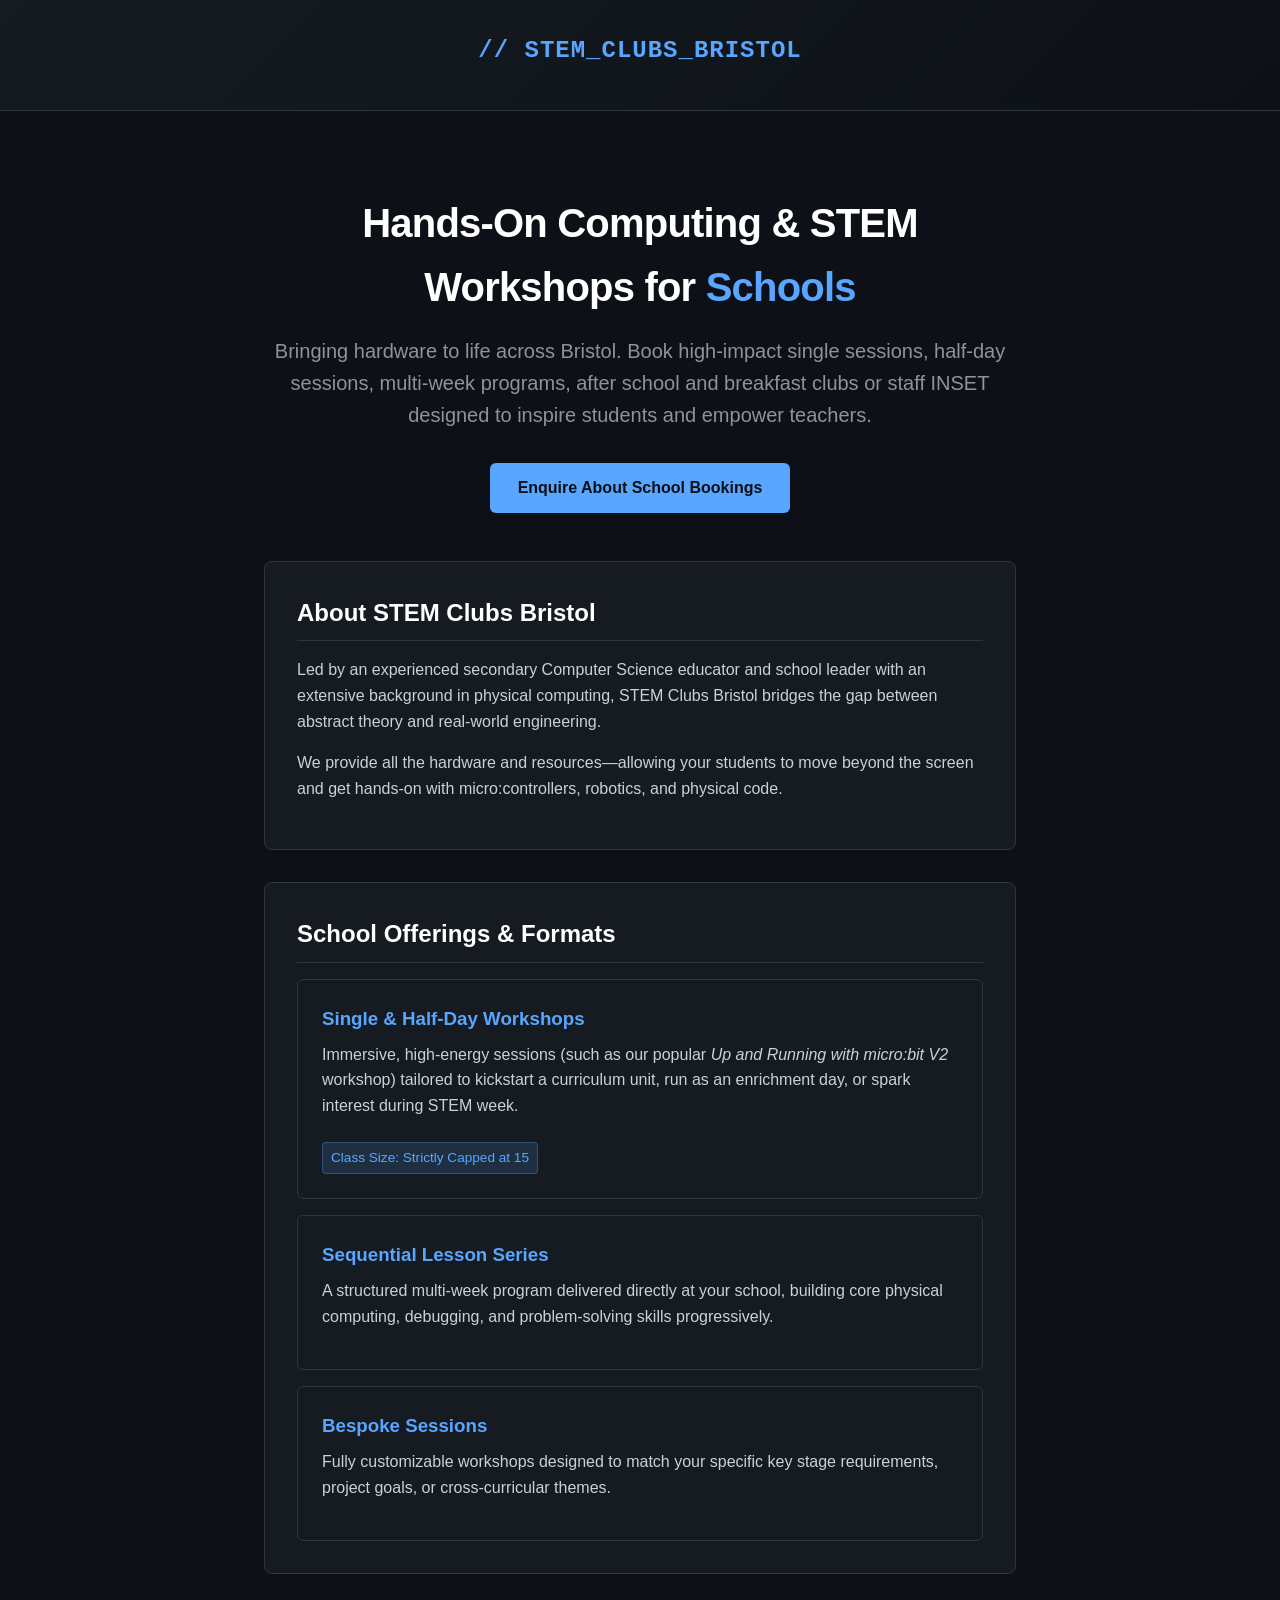
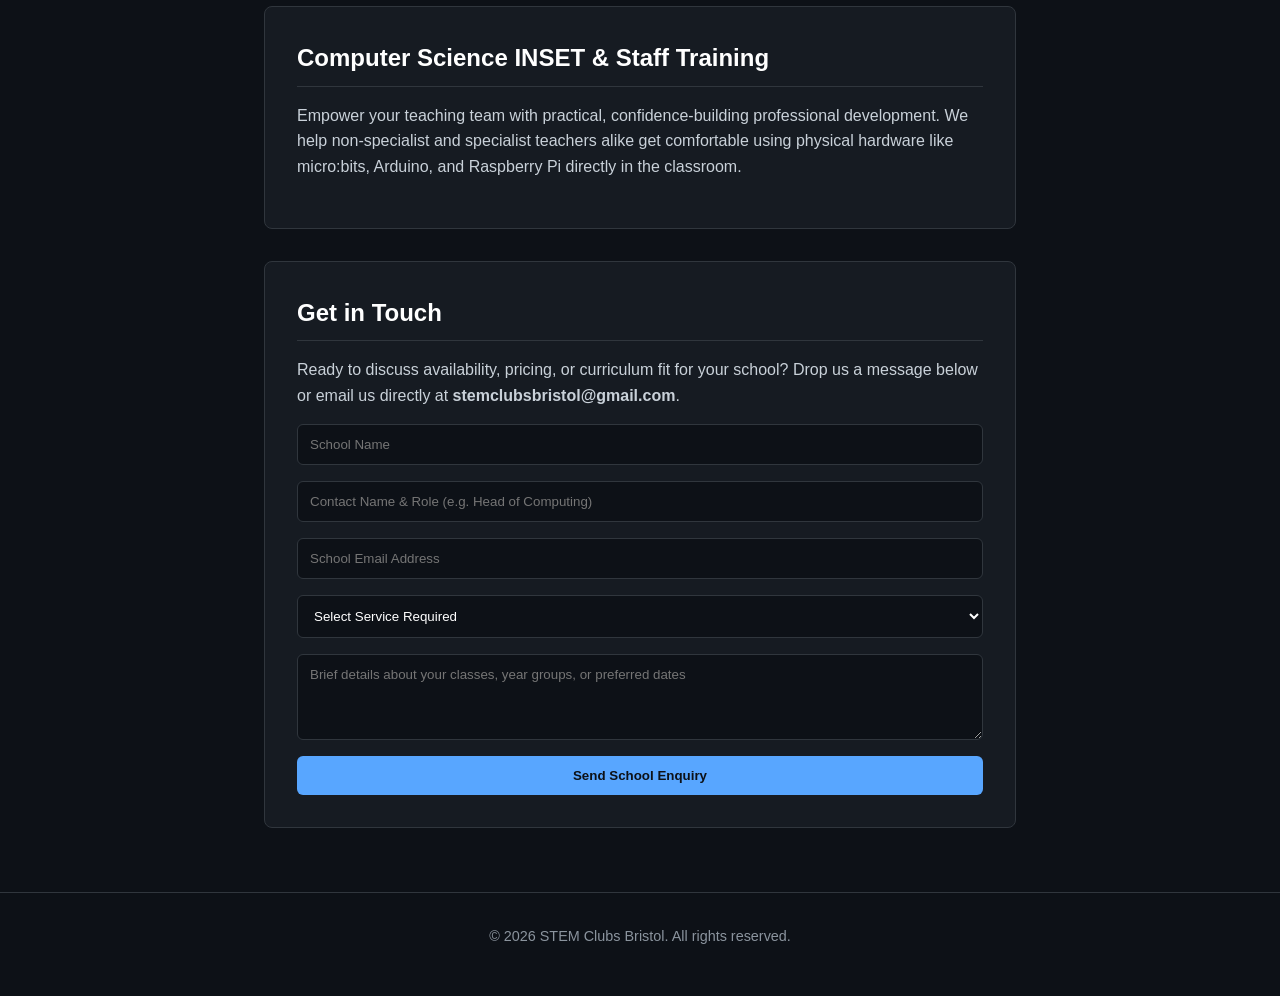
==== index.html @ cb25b25e "Created index.html file" ====
<!DOCTYPE html>
<html lang="en">
<head>
    <meta charset="UTF-8">
    <meta name="viewport" content="width=device-width, initial-scale=1.0">
    <title>STEM Clubs Bristol | School Workshops & CS INSET</title>
    <style>
        :root {
            --bg-color: #0d1117;
            --card-bg: #161b22;
            --text-main: #c9d1d9;
            --text-heading: #ffffff;
            --accent: #58a6ff;
            --accent-glow: rgba(88, 166, 255, 0.15);
            --border-color: #30363d;
        }

        * {
            box-sizing: border-box;
            margin: 0;
            padding: 0;
        }

        body {
            font-family: -apple-system, BlinkMacSystemFont, "Segoe UI", Roboto, Helvetica, Arial, sans-serif;
            background-color: var(--bg-color);
            color: var(--text-main);
            line-height: 1.6;
            padding: 0;
        }

        header {
            background: linear-gradient(135deg, #161b22 0%, #0d1117 100%);
            border-bottom: 1px solid var(--border-color);
            padding: 2rem 1rem;
            text-align: center;
        }

        .container {
            max-width: 800px;
            margin: 0 auto;
            padding: 2rem 1.5rem;
        }

        .hero {
            text-align: center;
            padding: 3rem 0;
        }

        h1 {
            font-size: 2.5rem;
            color: var(--text-heading);
            margin-bottom: 1rem;
            letter-spacing: -0.02em;
        }

        h1 span {
            color: var(--accent);
        }

        p.subtitle {
            font-size: 1.25rem;
            margin-bottom: 2rem;
            color: #8b949e;
        }

        .btn {
            display: inline-block;
            background-color: var(--accent);
            color: #0d1117;
            font-weight: 600;
            padding: 0.75rem 1.75rem;
            border-radius: 6px;
            text-decoration: none;
            transition: opacity 0.2s;
        }

        .btn:hover {
            opacity: 0.85;
        }

        section {
            background-color: var(--card-bg);
            border: 1px solid var(--border-color);
            border-radius: 8px;
            padding: 2rem;
            margin-bottom: 2rem;
        }

        h2 {
            color: var(--text-heading);
            font-size: 1.5rem;
            margin-bottom: 1rem;
            border-bottom: 1px solid var(--border-color);
            padding-bottom: 0.5rem;
        }

        p {
            margin-bottom: 1rem;
        }

        .service-card {
            background-color: rgba(22, 27, 34, 0.6);
            border: 1px solid var(--border-color);
            border-radius: 6px;
            padding: 1.5rem;
            margin-top: 1rem;
        }

        .service-card h3 {
            color: var(--accent);
            margin-bottom: 0.5rem;
        }

        .tag {
            display: inline-block;
            background-color: var(--accent-glow);
            color: var(--accent);
            font-size: 0.85rem;
            padding: 0.25rem 0.5rem;
            border-radius: 4px;
            margin-top: 0.5rem;
            border: 1px solid rgba(88, 166, 255, 0.3);
        }

        .contact-form {
            display: flex;
            flex-direction: column;
            gap: 1rem;
            margin-top: 1rem;
        }

        input, textarea, select {
            width: 100%;
            padding: 0.75rem;
            background-color: var(--bg-color);
            border: 1px solid var(--border-color);
            border-radius: 6px;
            color: var(--text-heading);
            font-family: inherit;
        }

        input:focus, textarea:focus, select:focus {
            outline: none;
            border-color: var(--accent);
        }

        footer {
            text-align: center;
            padding: 2rem;
            color: #8b949e;
            font-size: 0.9rem;
            border-top: 1px solid var(--border-color);
        }
    </style>
</head>
<body>

    <header>
        <div class="container" style="padding: 0;">
            <h2 style="border: none; margin: 0; color: var(--accent); font-family: monospace; letter-spacing: 1px;">// STEM_CLUBS_BRISTOL</h2>
        </div>
    </header>

    <div class="container">
        <!-- Hero Section -->
        <div class="hero">
            <h1>Hands-On Computing & STEM Workshops for <span>Schools</span></h1>
            <p class="subtitle">Bringing hardware to life across Bristol. Book high-impact single sessions, half-day sessions, multi-week programs, after school and breakfast clubs or staff INSET designed to inspire students and empower teachers.</p>
            <a href="#contact" class="btn">Enquire About School Bookings</a>
        </div>

        <!-- About Section -->
        <section>
            <h2>About STEM Clubs Bristol</h2>
            <p>Led by an experienced secondary Computer Science educator and school leader with an extensive background in physical computing, STEM Clubs Bristol bridges the gap between abstract theory and real-world engineering.</p>
            <p>We provide all the hardware and resources—allowing your students to move beyond the screen and get hands-on with micro:controllers, robotics, and physical code.</p>
        </section>

        <!-- School Offerings & Formats -->
        <section>
            <h2>School Offerings & Formats</h2>
            
            <div class="service-card">
                <h3>Single & Half-Day Workshops</h3>
                <p>Immersive, high-energy sessions (such as our popular <em>Up and Running with micro:bit V2</em> workshop) tailored to kickstart a curriculum unit, run as an enrichment day, or spark interest during STEM week.</p>
                <div class="tag">Class Size: Strictly Capped at 15</div>
            </div>

            <div class="service-card">
                <h3>Sequential Lesson Series</h3>
                <p>A structured multi-week program delivered directly at your school, building core physical computing, debugging, and problem-solving skills progressively.</p>
            </div>

            <div class="service-card">
                <h3>Bespoke Sessions</h3>
                <p>Fully customizable workshops designed to match your specific key stage requirements, project goals, or cross-curricular themes.</p>
            </div>
        </section>

        <!-- INSET Section -->
        <section>
            <h2>Computer Science INSET & Staff Training</h2>
            <p>Empower your teaching team with practical, confidence-building professional development. We help non-specialist and specialist teachers alike get comfortable using physical hardware like micro:bits, Arduino, and Raspberry Pi directly in the classroom.</p>
        </section>

        <!-- Contact Section -->
        <section id="contact">
            <h2>Get in Touch</h2>
            <p>Ready to discuss availability, pricing, or curriculum fit for your school? Drop us a message below or email us directly at <strong>stemclubsbristol@gmail.com</strong>.</p>
            
            <form class="contact-form" action="mailto:stemclubsbristol@gmail.com" method="POST" enctype="text/plain">
                <input type="text" name="school_name" placeholder="School Name" required>
                <input type="text" name="contact_name" placeholder="Contact Name & Role (e.g. Head of Computing)" required>
                <input type="email" name="email" placeholder="School Email Address" required>
                <select name="service_requested" required style="background-color: var(--bg-color); color: var(--text-heading);">
                    <option value="" disabled selected>Select Service Required</option>
                    <option value="Half-Day Workshop">Single / Half-Day Workshop</option>
                    <option value="Sequential Lesson Series">Sequential Lesson Series</option>
                    <option value="Bespoke Session">Bespoke Session</option>
                    <option value="CS INSET / Staff Training">Computer Science INSET / Staff Training</option>
                </select>
                <textarea name="message" rows="4" placeholder="Brief details about your classes, year groups, or preferred dates" required></textarea>
                <button type="submit" class="btn" style="cursor: pointer; border: none;">Send School Enquiry</button>
            </form>
        </section>
    </div>

    <footer>
        <p>&copy; 2026 STEM Clubs Bristol. All rights reserved.</p>
    </footer>

</body>
</html>
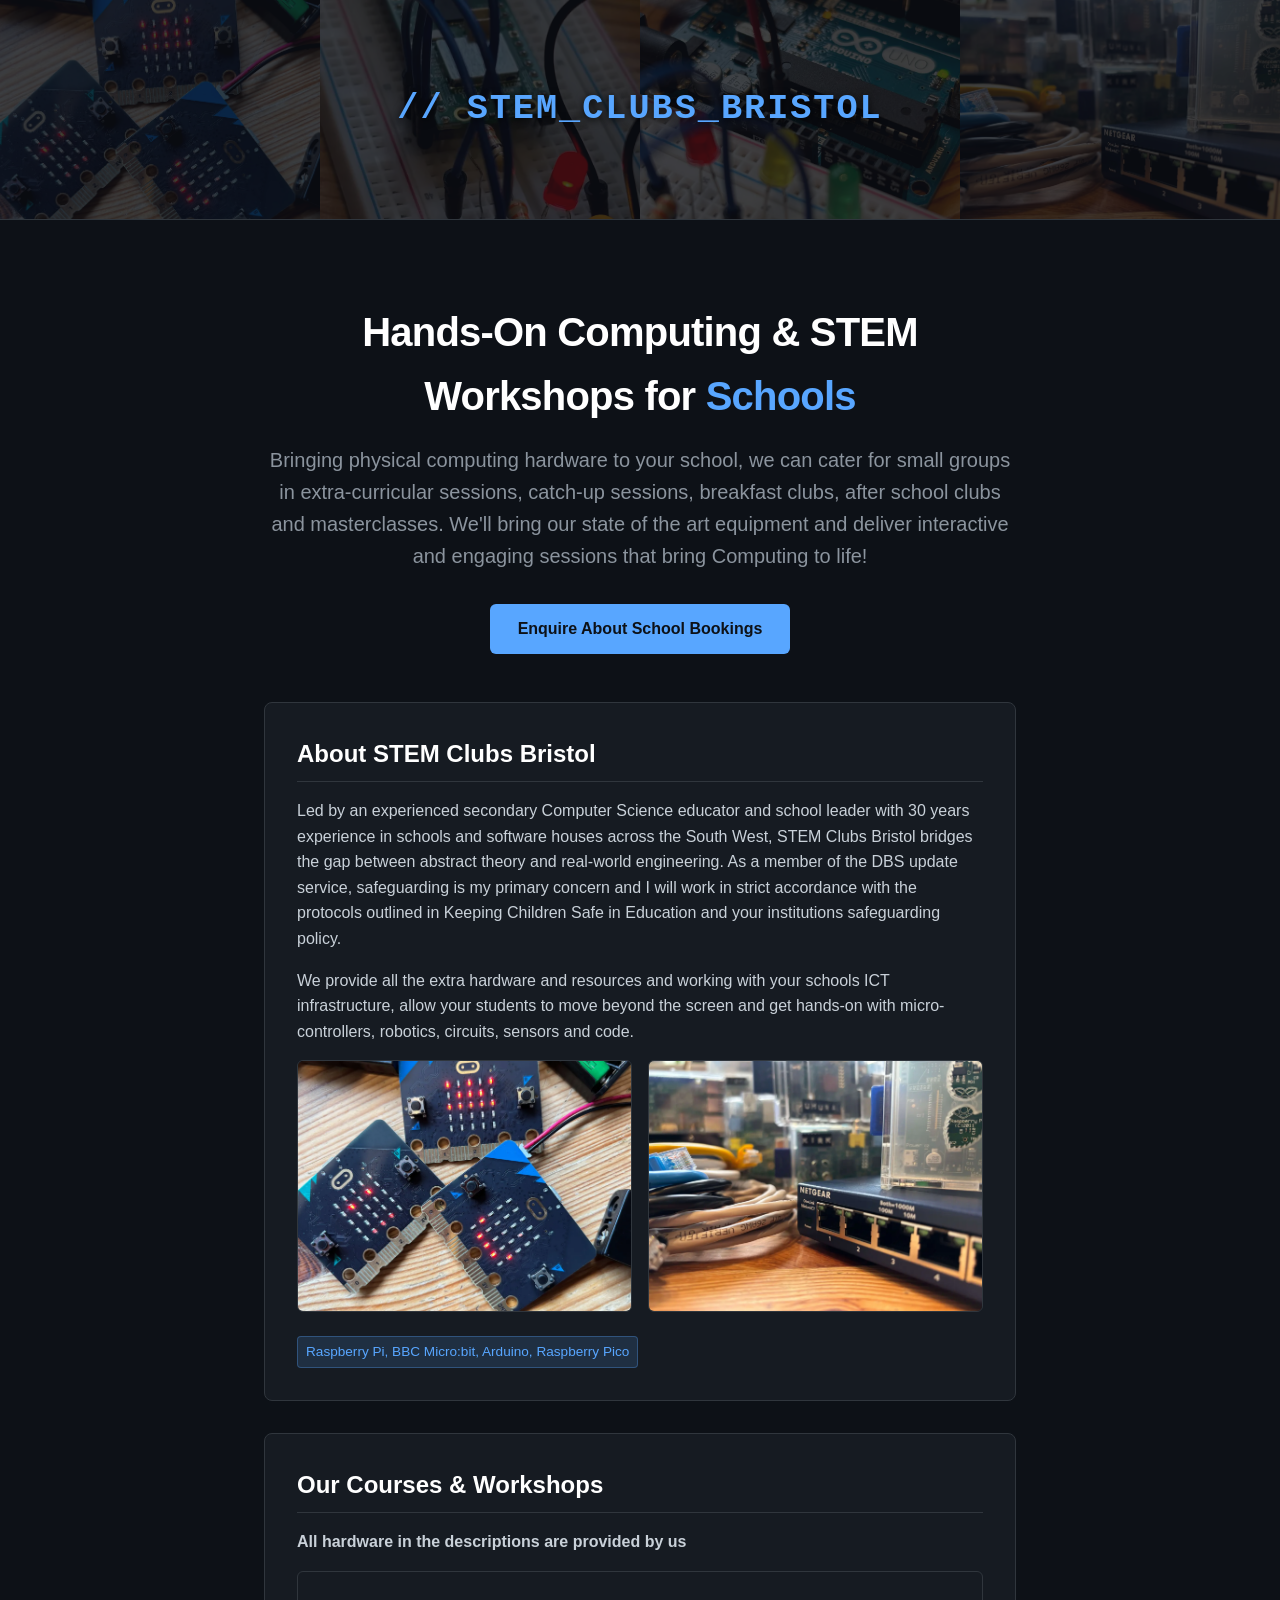
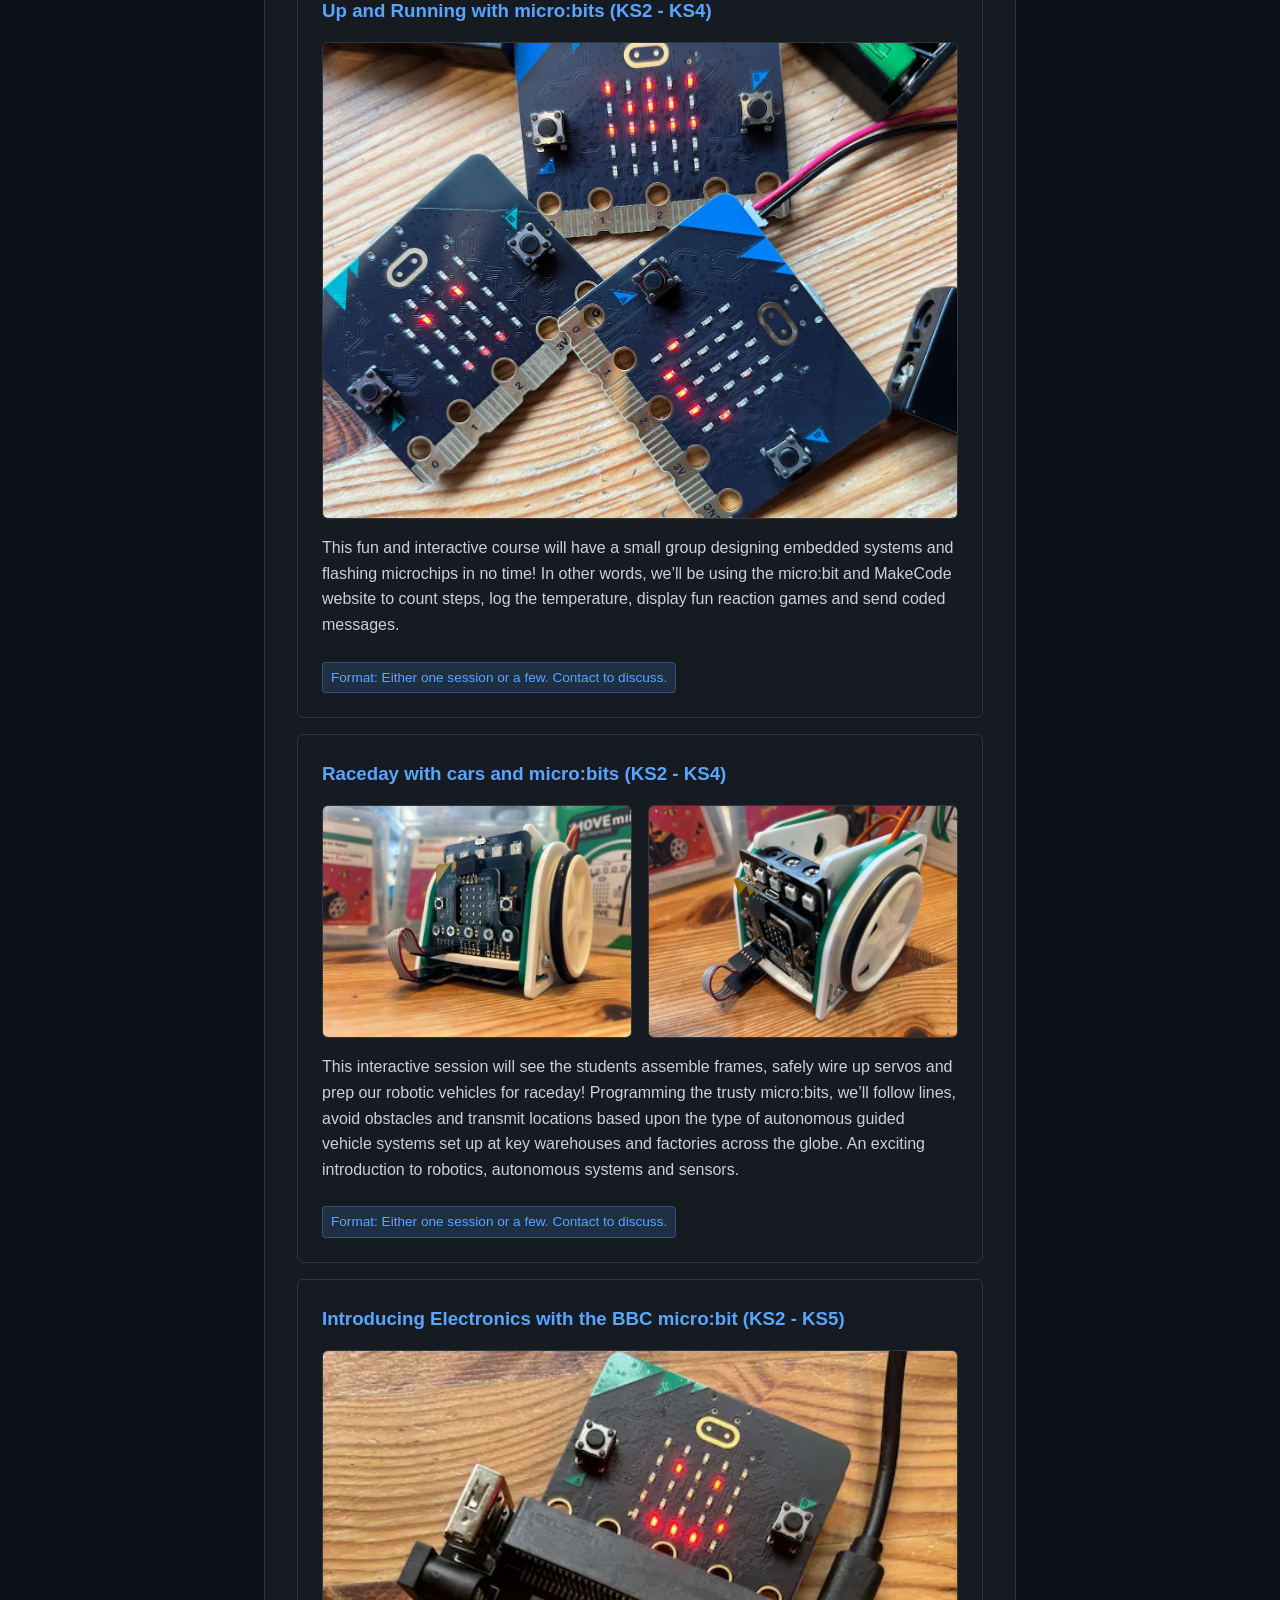
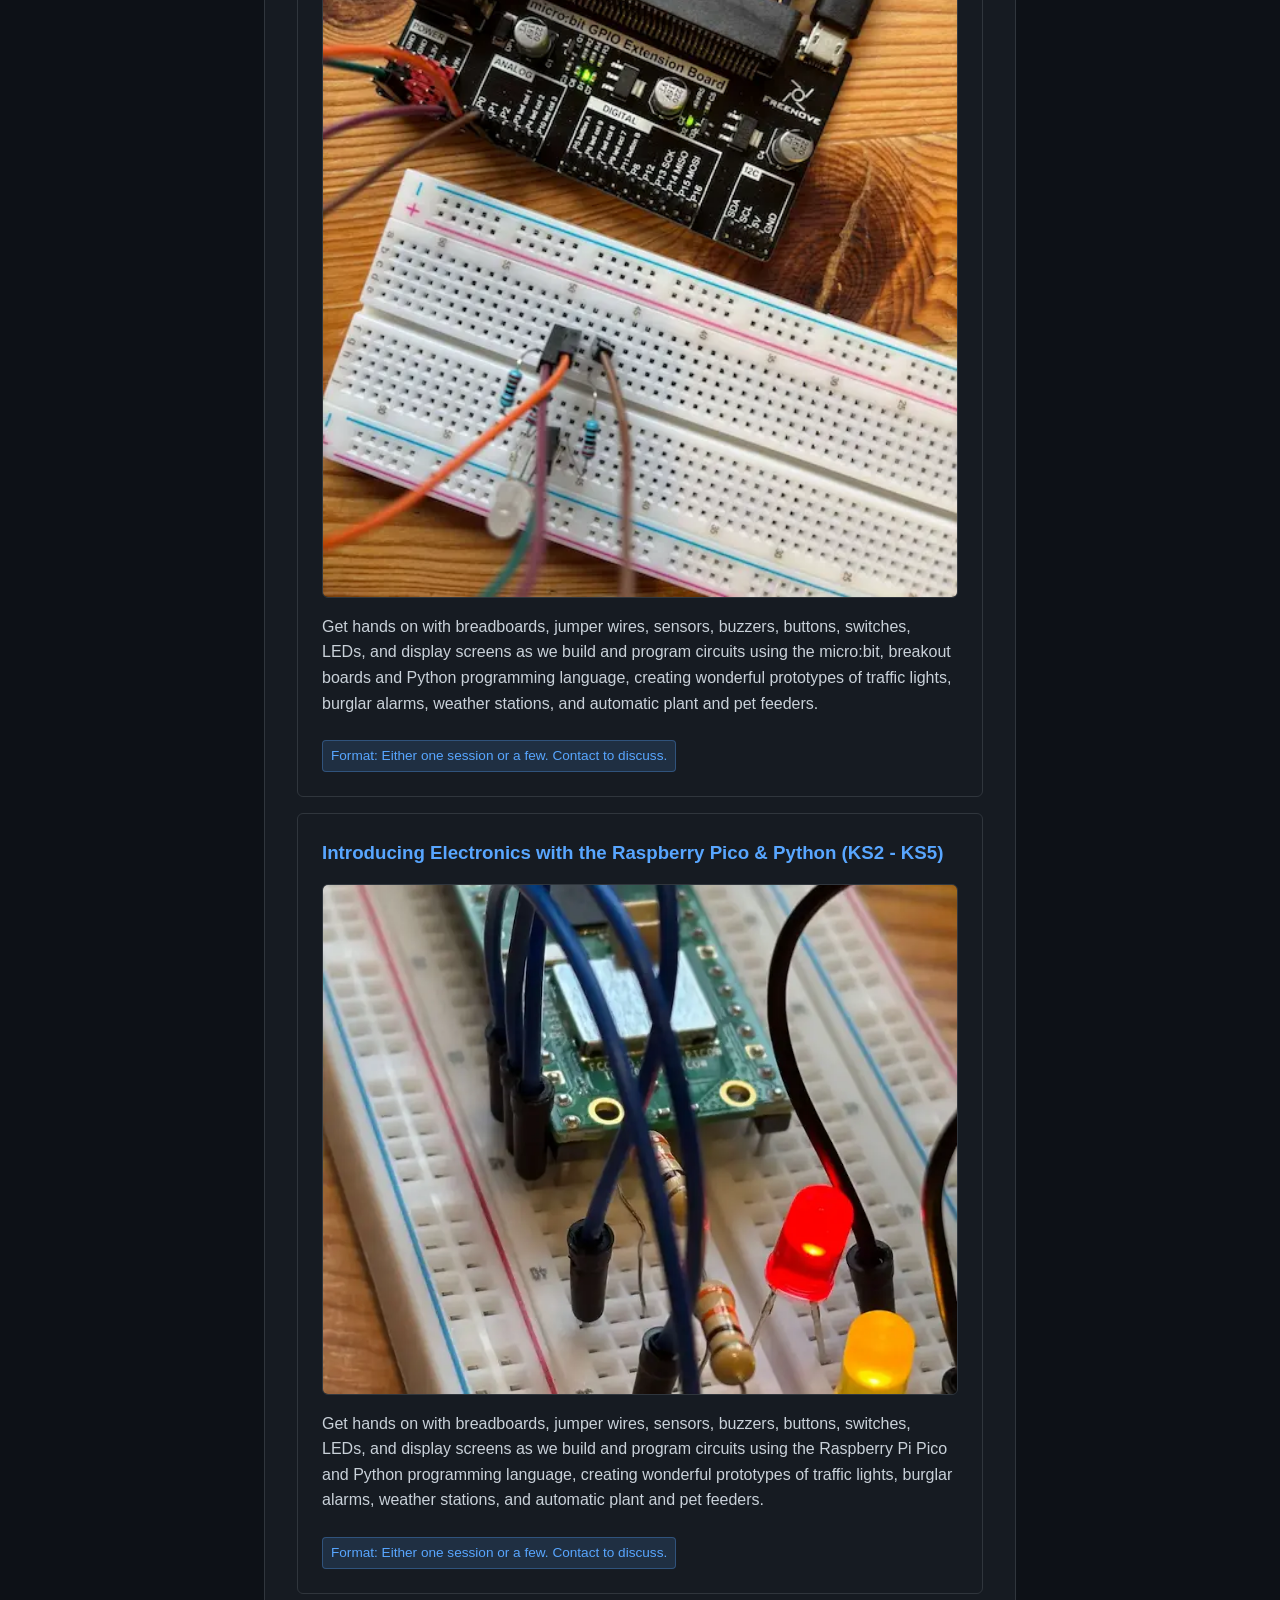
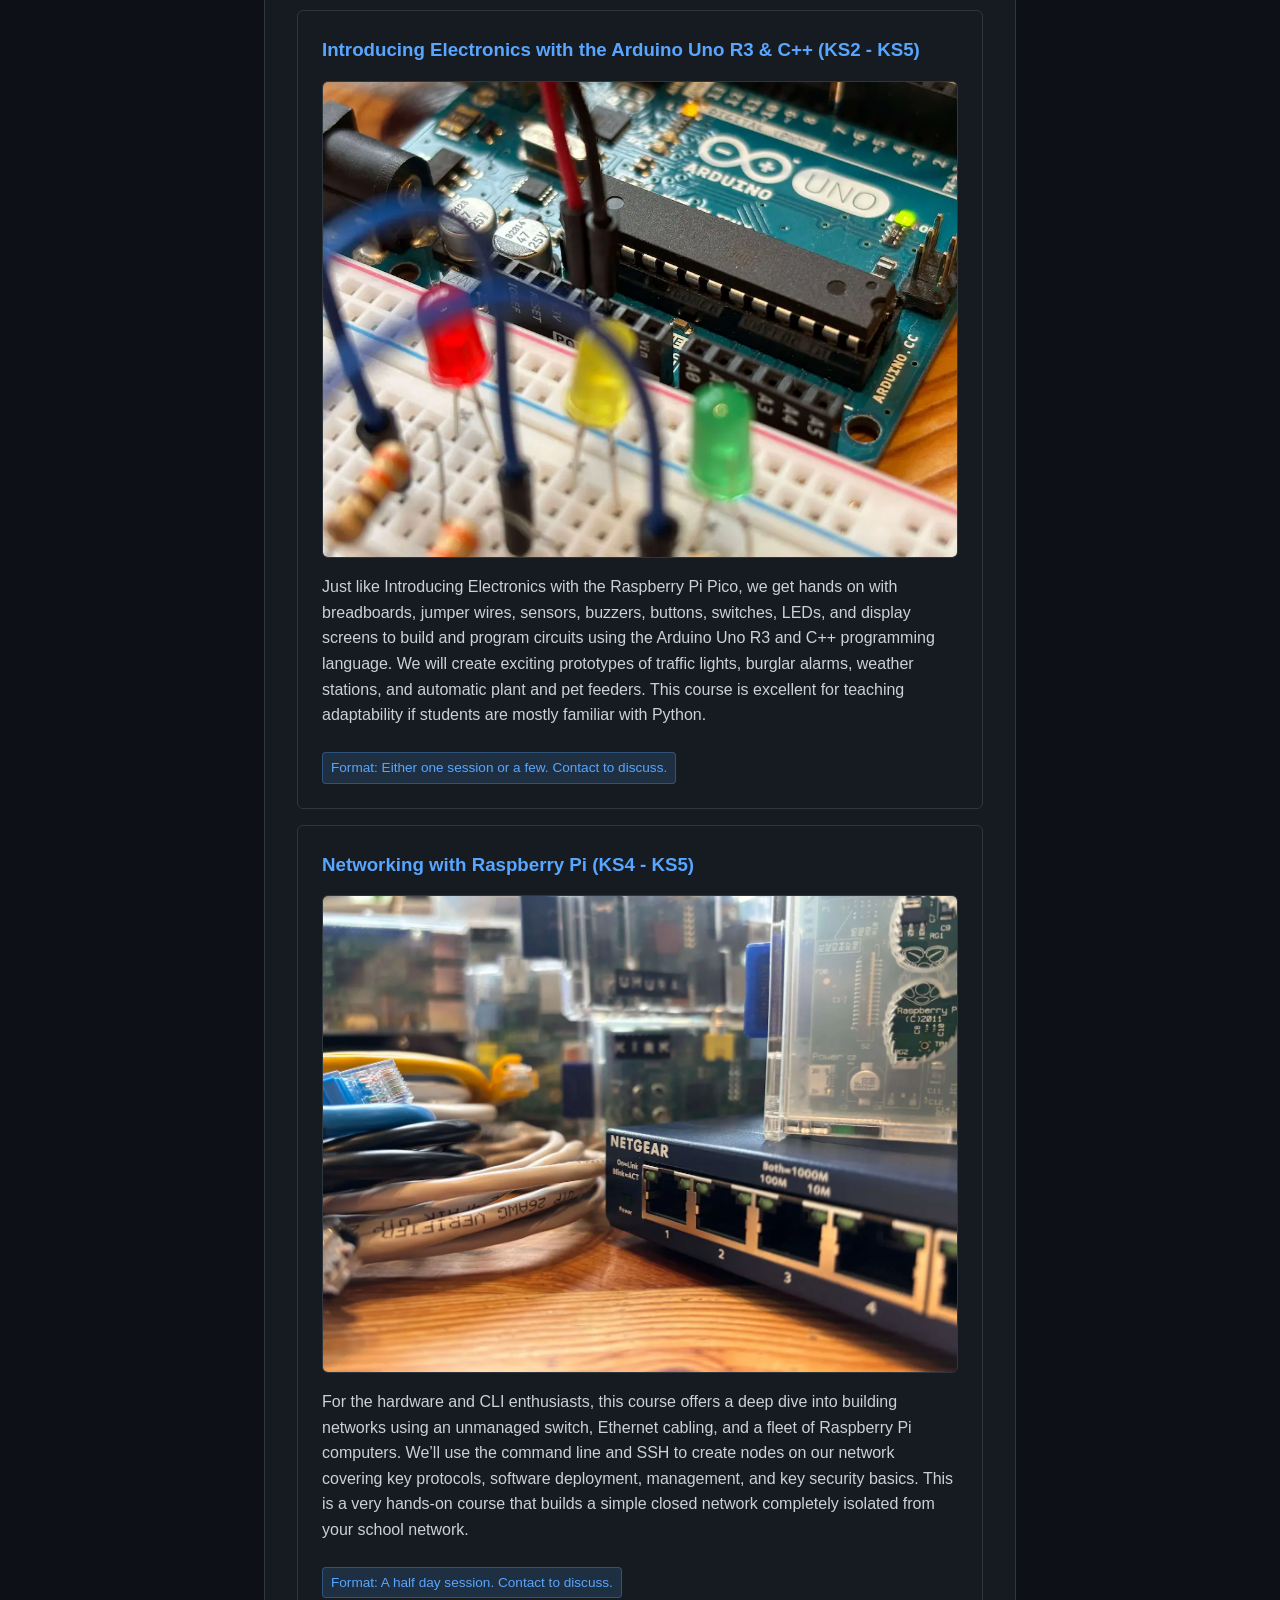
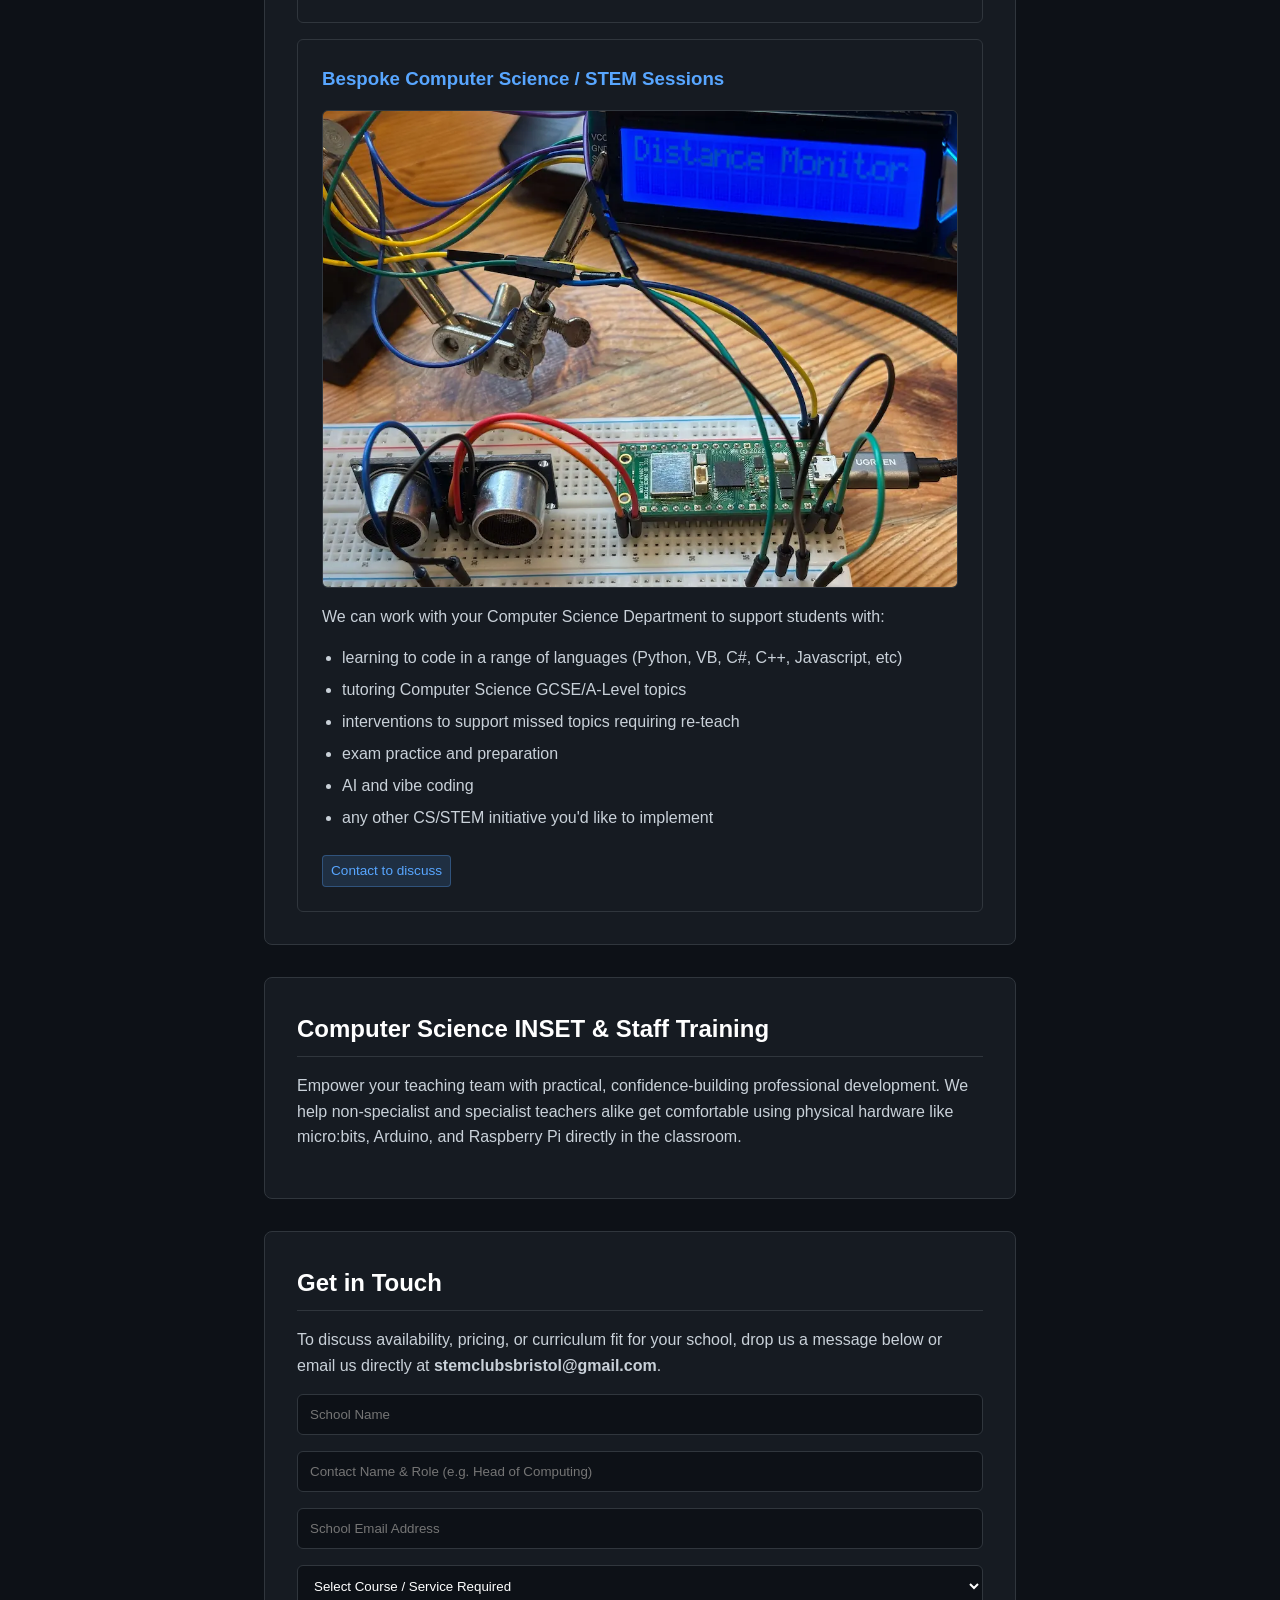
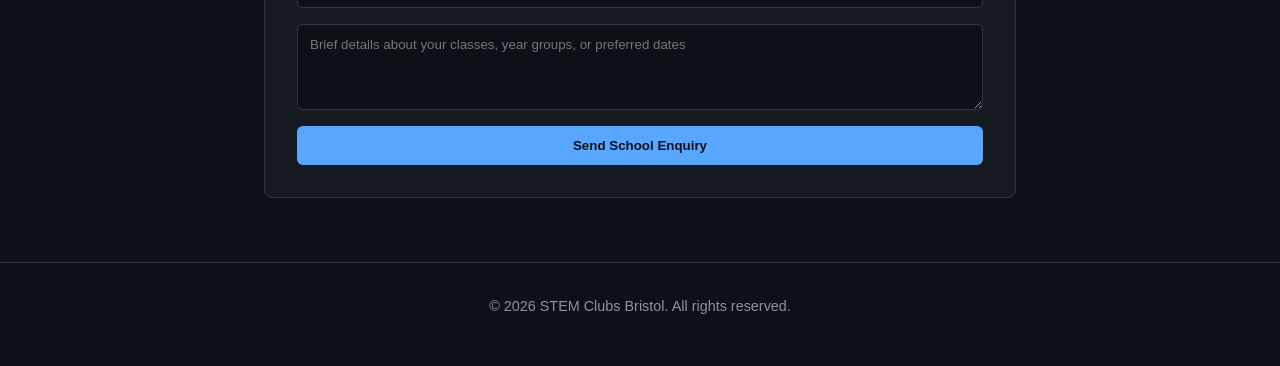
==== commit 9602a89a: "images and styling added" ====
--- a/index.html
+++ b/index.html
@@ -29,11 +29,52 @@
             padding: 0;
         }
 
-        header {
-            background: linear-gradient(135deg, #161b22 0%, #0d1117 100%);
+        /* Banner Header Styling */
+        .hero-banner {
+            position: relative;
+            width: 100%;
+            height: 220px;
+            overflow: hidden;
             border-bottom: 1px solid var(--border-color);
-            padding: 2rem 1rem;
+            background-color: var(--bg-color);
+        }
+
+        .banner-collage {
+            display: grid;
+            grid-template-columns: repeat(4, 1fr);
+            width: 100%;
+            height: 100%;
+        }
+
+        .banner-collage img {
+            width: 100%;
+            height: 100%;
+            object-fit: cover;
+            filter: brightness(0.7) contrast(1.1);
+        }
+
+        .banner-overlay {
+            position: absolute;
+            top: 0;
+            left: 0;
+            width: 100%;
+            height: 100%;
+            display: flex;
+            align-items: center;
+            justify-content: center;
+            background: rgba(13, 17, 23, 0.7);
+        }
+
+        .banner-title {
+            color: var(--accent);
+            font-family: monospace;
+            font-size: 2.2rem;
+            letter-spacing: 2px;
+            border: none !important;
+            margin: 0 !important;
+            text-shadow: 0 2px 8px rgba(0, 0, 0, 0.9);
             text-align: center;
+            padding: 0 1rem;
         }
 
         .container {
@@ -107,9 +148,41 @@
             margin-top: 1rem;
         }
 
+        .service-card ul {
+            margin: 0.75rem 0 1rem 1.25rem;
+            color: var(--text-main);
+        }
+
+        .service-card li {
+            margin-bottom: 0.4rem;
+        }
+
         .service-card h3 {
             color: var(--accent);
             margin-bottom: 0.5rem;
+        }
+
+        .workshop-img {
+            width: 100%;
+            height: auto;
+            border-radius: 6px;
+            border: 1px solid var(--border-color);
+            margin: 1rem 0;
+            display: block;
+        }
+
+        .image-grid {
+            display: grid;
+            grid-template-columns: 1fr 1fr;
+            gap: 1rem;
+            margin: 1rem 0;
+        }
+
+        .image-grid img {
+            width: 100%;
+            height: auto;
+            border-radius: 6px;
+            border: 1px solid var(--border-color);
         }
 
         .tag {
@@ -152,13 +225,30 @@
             font-size: 0.9rem;
             border-top: 1px solid var(--border-color);
         }
+
+        /* Mobile responsiveness adjustment for banner text */
+        @media (max-width: 600px) {
+            .banner-title {
+                font-size: 1.5rem;
+            }
+            .hero-banner {
+                height: 160px;
+            }
+        }
     </style>
 </head>
 <body>
 
-    <header>
-        <div class="container" style="padding: 0;">
-            <h2 style="border: none; margin: 0; color: var(--accent); font-family: monospace; letter-spacing: 1px;">// STEM_CLUBS_BRISTOL</h2>
+    <!-- Banner Header with Image Collage and Overlay -->
+    <header class="hero-banner">
+        <div class="banner-collage">
+            <img src="images/mb1.webp" alt="" loading="lazy">
+            <img src="images/pico.webp" alt="" loading="lazy">
+            <img src="images/uno.webp" alt="" loading="lazy">
+            <img src="images/pi.webp" alt="" loading="lazy">
+        </div>
+        <div class="banner-overlay">
+            <h2 class="banner-title">// STEM_CLUBS_BRISTOL</h2>
         </div>
     </header>
 
@@ -166,35 +256,87 @@
         <!-- Hero Section -->
         <div class="hero">
             <h1>Hands-On Computing & STEM Workshops for <span>Schools</span></h1>
-            <p class="subtitle">Bringing hardware to life across Bristol. Book high-impact single sessions, half-day sessions, multi-week programs, after school and breakfast clubs or staff INSET designed to inspire students and empower teachers.</p>
+            <p class="subtitle">Bringing physical computing hardware to your school, we can cater for small groups in extra-curricular sessions, catch-up sessions, breakfast clubs, after school clubs and masterclasses. We'll bring our state of the art equipment and deliver interactive and engaging sessions that bring Computing to life!</p>
             <a href="#contact" class="btn">Enquire About School Bookings</a>
         </div>
 
         <!-- About Section -->
         <section>
             <h2>About STEM Clubs Bristol</h2>
-            <p>Led by an experienced secondary Computer Science educator and school leader with an extensive background in physical computing, STEM Clubs Bristol bridges the gap between abstract theory and real-world engineering.</p>
-            <p>We provide all the hardware and resources—allowing your students to move beyond the screen and get hands-on with micro:controllers, robotics, and physical code.</p>
+            <p>Led by an experienced secondary Computer Science educator and school leader with 30 years experience in schools and software houses across the South West, STEM Clubs Bristol bridges the gap between abstract theory and real-world engineering. As a member of the DBS update service, safeguarding is my primary concern and I will work in strict accordance with the protocols outlined in Keeping Children Safe in Education and your institutions safeguarding policy.</p>
+            <p>We provide all the extra hardware and resources and working with your schools ICT infrastructure, allow your students to move beyond the screen and get hands-on with micro-controllers, robotics, circuits, sensors and code.</p>
+            
+            <div class="image-grid">
+                <img src="images/mb1.webp" alt="BBC micro:bit setup 1" loading="lazy">
+                <img src="images/pi.webp" alt="BBC micro:bit setup 2" loading="lazy">
+            </div>
+
+            <div class="tag">Raspberry Pi, BBC Micro:bit, Arduino, Raspberry Pico</div>
         </section>
 
-        <!-- School Offerings & Formats -->
+        <!-- Courses & Workshops Section -->
         <section>
-            <h2>School Offerings & Formats</h2>
+            <h2>Our Courses & Workshops</h2>
+            <h4>All hardware in the descriptions are provided by us</h4>
             
             <div class="service-card">
-                <h3>Single & Half-Day Workshops</h3>
-                <p>Immersive, high-energy sessions (such as our popular <em>Up and Running with micro:bit V2</em> workshop) tailored to kickstart a curriculum unit, run as an enrichment day, or spark interest during STEM week.</p>
-                <div class="tag">Class Size: Strictly Capped at 15</div>
-            </div>
-
-            <div class="service-card">
-                <h3>Sequential Lesson Series</h3>
-                <p>A structured multi-week program delivered directly at your school, building core physical computing, debugging, and problem-solving skills progressively.</p>
-            </div>
-
-            <div class="service-card">
-                <h3>Bespoke Sessions</h3>
-                <p>Fully customizable workshops designed to match your specific key stage requirements, project goals, or cross-curricular themes.</p>
+                <h3>Up and Running with micro:bits (KS2 - KS4)</h3>
+                <img src="images/mb1.webp" alt="Up and Running with micro:bits" class="workshop-img" loading="lazy">
+                <p>This fun and interactive course will have a small group designing embedded systems and flashing microchips in no time! In other words, we’ll be using the micro:bit and MakeCode website to count steps, log the temperature, display fun reaction games and send coded messages.</p>
+                <div class="tag">Format: Either one session or a few. Contact to discuss.</div>
+            </div>
+
+            <div class="service-card">
+                <h3>Raceday with cars and micro:bits (KS2 - KS4) </h3>
+                <div class="image-grid">
+                    <img src="images/movemini.webp" alt="Buggy setup 1" loading="lazy">
+                    <img src="images/movemini2.webp" alt="Buggy setup 2" loading="lazy">
+                </div>
+                <p>This interactive session will see the students assemble frames, safely wire up servos and prep our robotic vehicles for raceday! Programming the trusty micro:bits, we’ll follow lines, avoid obstacles and transmit locations based upon the type of autonomous guided vehicle systems set up at key warehouses and factories across the globe. An exciting introduction to robotics, autonomous systems and sensors.</p>
+                <div class="tag">Format: Either one session or a few. Contact to discuss.</div>
+            </div>
+
+            <div class="service-card">
+                <h3>Introducing Electronics with the BBC micro:bit (KS2 - KS5)</h3>
+                <img src="images/mb3.webp" alt="Raspberry Pico hardware" class="workshop-img" loading="lazy">
+                <p>Get hands on with breadboards, jumper wires, sensors, buzzers, buttons, switches, LEDs, and display screens as we build and program circuits using the micro:bit, breakout boards and Python programming language, creating wonderful prototypes of traffic lights, burglar alarms, weather stations, and automatic plant and pet feeders.</p>
+                <div class="tag">Format: Either one session or a few. Contact to discuss.</div>
+            </div>
+
+            <div class="service-card">
+                <h3>Introducing Electronics with the Raspberry Pico & Python (KS2 - KS5)</h3>
+                <img src="images/pico.webp" alt="Raspberry Pico hardware" class="workshop-img" loading="lazy">
+                <p>Get hands on with breadboards, jumper wires, sensors, buzzers, buttons, switches, LEDs, and display screens as we build and program circuits using the Raspberry Pi Pico and Python programming language, creating wonderful prototypes of traffic lights, burglar alarms, weather stations, and automatic plant and pet feeders.</p>
+                <div class="tag">Format: Either one session or a few. Contact to discuss.</div>
+            </div>
+
+            <div class="service-card">
+                <h3>Introducing Electronics with the Arduino Uno R3 & C++ (KS2 - KS5)</h3>
+                <img src="images/uno.webp" alt="Arduino Uno R3 hardware setup" class="workshop-img" loading="lazy">
+                <p>Just like Introducing Electronics with the Raspberry Pi Pico, we get hands on with breadboards, jumper wires, sensors, buzzers, buttons, switches, LEDs, and display screens to build and program circuits using the Arduino Uno R3 and C++ programming language. We will create exciting prototypes of traffic lights, burglar alarms, weather stations, and automatic plant and pet feeders. This course is excellent for teaching adaptability if students are mostly familiar with Python.</p>
+                <div class="tag">Format: Either one session or a few. Contact to discuss. </div>
+            </div>
+
+            <div class="service-card">
+                <h3>Networking with Raspberry Pi (KS4 - KS5)</h3>
+                <img src="images/pi.webp" alt="Raspberry Pi Networking hardware" class="workshop-img" loading="lazy">
+                <p>For the hardware and CLI enthusiasts, this course offers a deep dive into building networks using an unmanaged switch, Ethernet cabling, and a fleet of Raspberry Pi computers. We’ll use the command line and SSH to create nodes on our network covering key protocols, software deployment, management, and key security basics. This is a very hands-on course that builds a simple closed network completely isolated from your school network.</p>
+                <div class="tag">Format: A half day session. Contact to discuss.</div>
+            </div>
+
+            <div class="service-card">
+                <h3>Bespoke Computer Science / STEM Sessions</h3>
+                <img src="images/pico2.webp" alt="Raspberry Pico advanced hardware" class="workshop-img" loading="lazy">
+                <p>We can work with your Computer Science Department to support students with:</p>
+                <ul>
+                    <li>learning to code in a range of languages (Python, VB, C#, C++, Javascript, etc)</li>
+                    <li>tutoring Computer Science GCSE/A-Level topics</li>
+                    <li>interventions to support missed topics requiring re-teach</li>
+                    <li>exam practice and preparation</li>
+                    <li>AI and vibe coding</li>
+                    <li>any other CS/STEM initiative you'd like to implement</li>
+                </ul>
+                <div class="tag">Contact to discuss</div>
             </div>
         </section>
 
@@ -207,18 +349,21 @@
         <!-- Contact Section -->
         <section id="contact">
             <h2>Get in Touch</h2>
-            <p>Ready to discuss availability, pricing, or curriculum fit for your school? Drop us a message below or email us directly at <strong>stemclubsbristol@gmail.com</strong>.</p>
+            <p>To discuss availability, pricing, or curriculum fit for your school, drop us a message below or email us directly at <strong>stemclubsbristol@gmail.com</strong>.</p>
             
             <form class="contact-form" action="mailto:stemclubsbristol@gmail.com" method="POST" enctype="text/plain">
                 <input type="text" name="school_name" placeholder="School Name" required>
                 <input type="text" name="contact_name" placeholder="Contact Name & Role (e.g. Head of Computing)" required>
                 <input type="email" name="email" placeholder="School Email Address" required>
                 <select name="service_requested" required style="background-color: var(--bg-color); color: var(--text-heading);">
-                    <option value="" disabled selected>Select Service Required</option>
-                    <option value="Half-Day Workshop">Single / Half-Day Workshop</option>
-                    <option value="Sequential Lesson Series">Sequential Lesson Series</option>
+                    <option value="" disabled selected>Select Course / Service Required</option>
+                    <option value="micro:bits Course">Up and Running with micro:bits</option>
+                    <option value="Raceday Micro:Maqueen">Raceday with Micro:Maqueen & micro:bits</option>
+                    <option value="Raspberry Pi Pico Electronics">Introducing Electronics with Raspberry Pi Pico</option>
+                    <option value="Arduino Uno R3 Electronics">Introducing Electronics with Arduino Uno R3</option>
+                    <option value="Networking with Raspberry Pi">Networking with Raspberry Pi</option>
+                    <option value="CS INSET / Staff Training">Computer Science INSET / Staff Training</option>
                     <option value="Bespoke Session">Bespoke Session</option>
-                    <option value="CS INSET / Staff Training">Computer Science INSET / Staff Training</option>
                 </select>
                 <textarea name="message" rows="4" placeholder="Brief details about your classes, year groups, or preferred dates" required></textarea>
                 <button type="submit" class="btn" style="cursor: pointer; border: none;">Send School Enquiry</button>
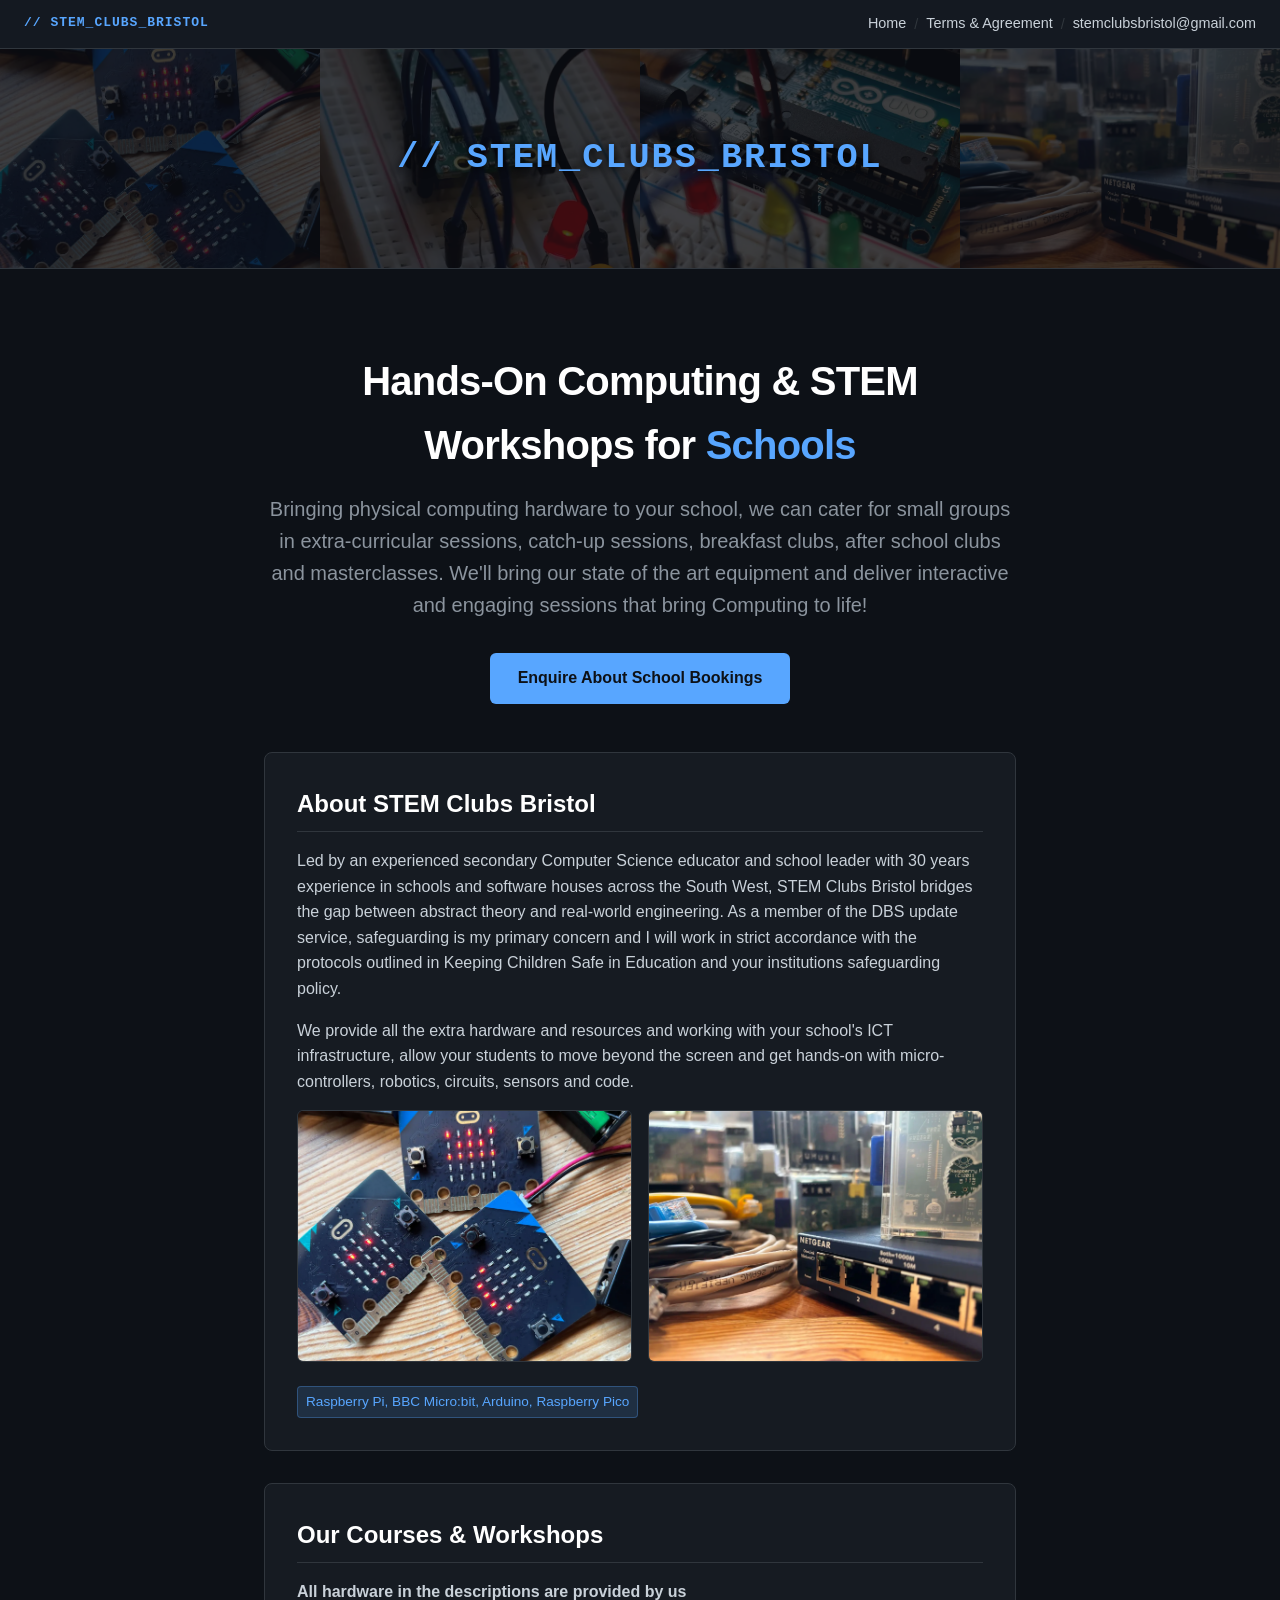
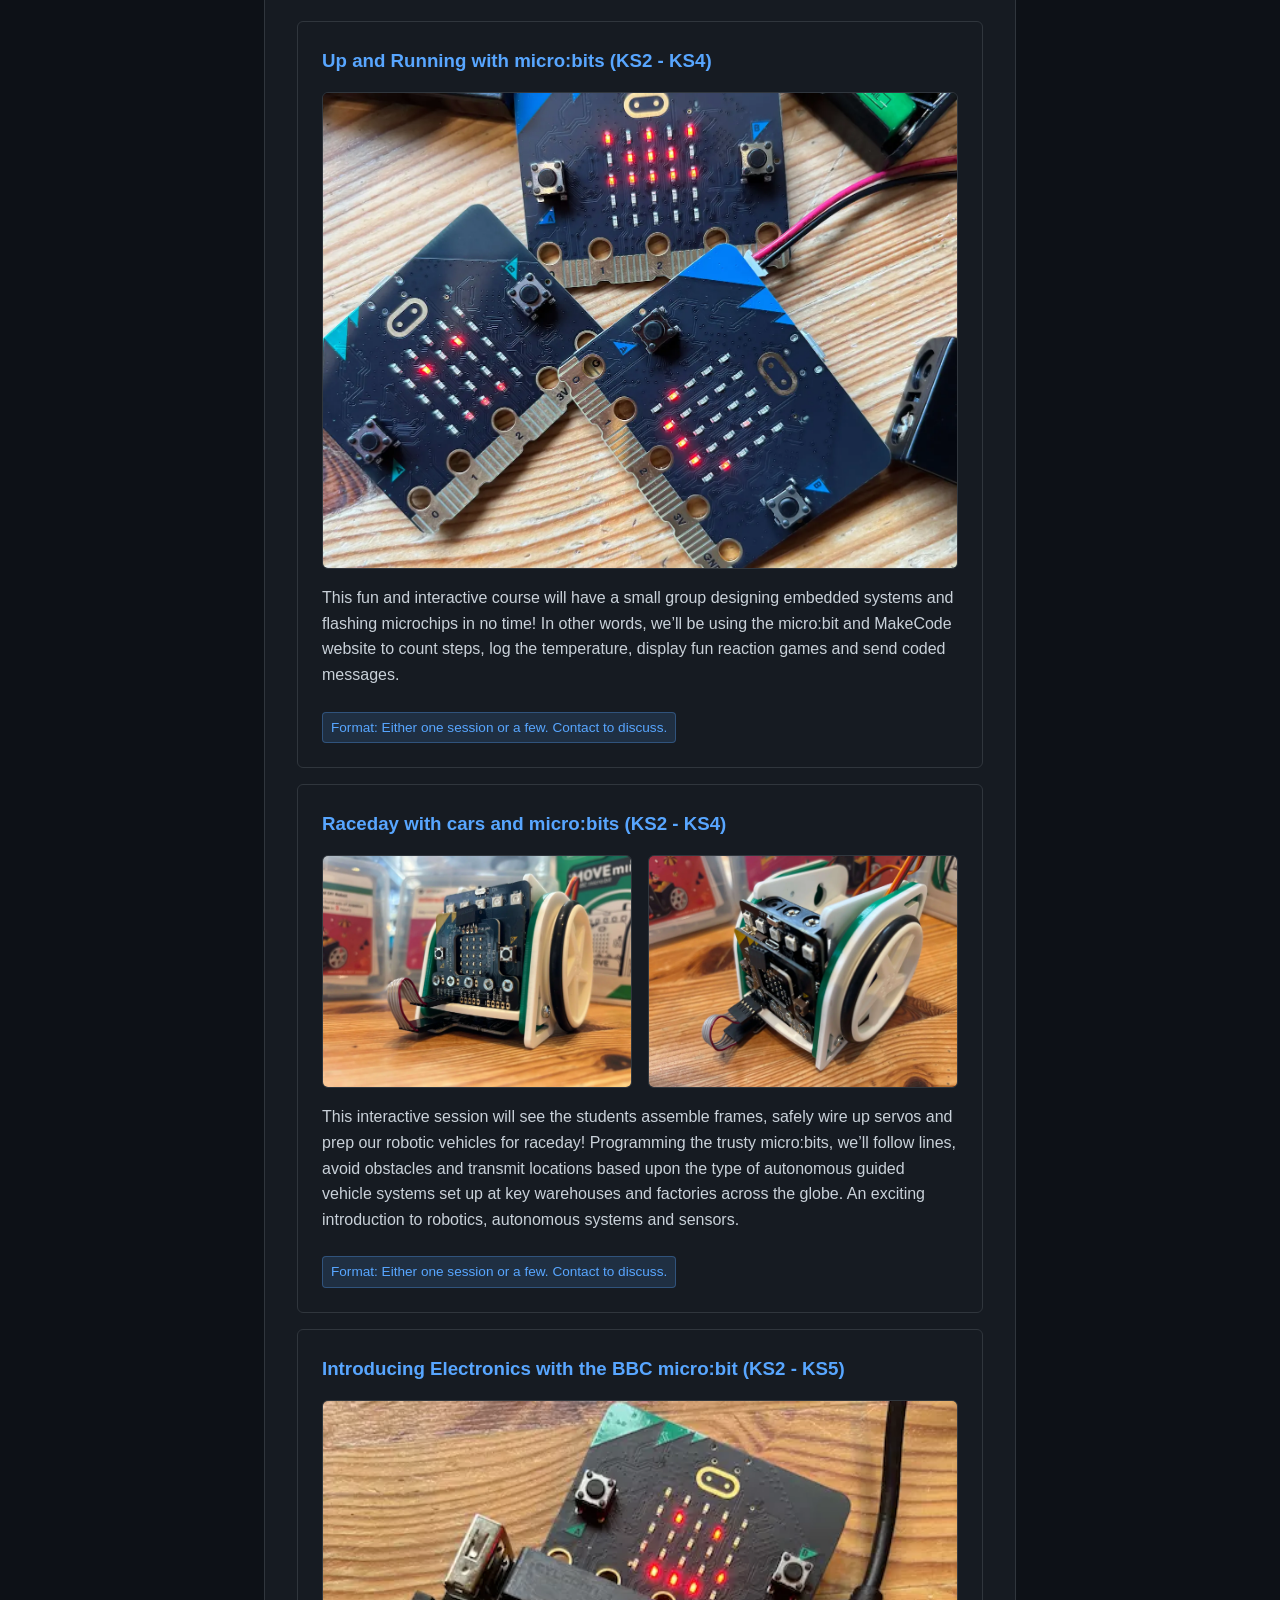
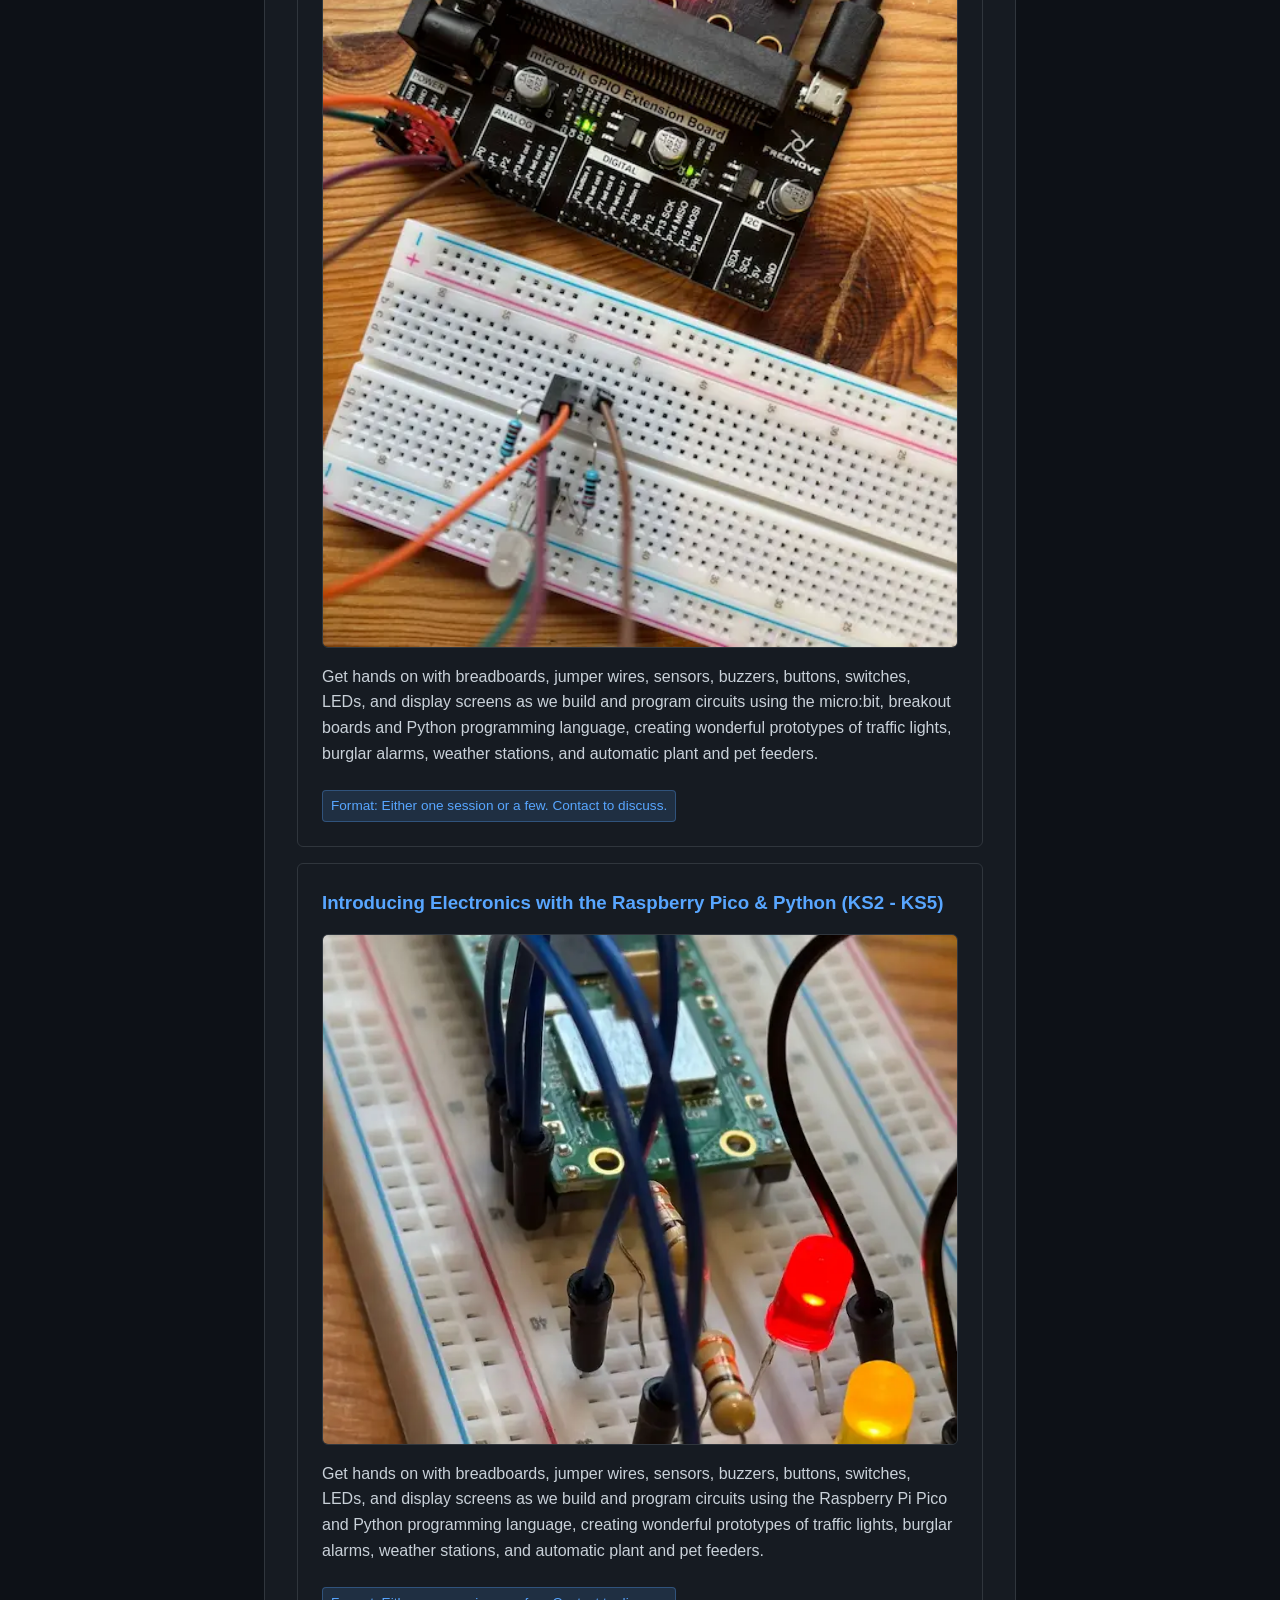
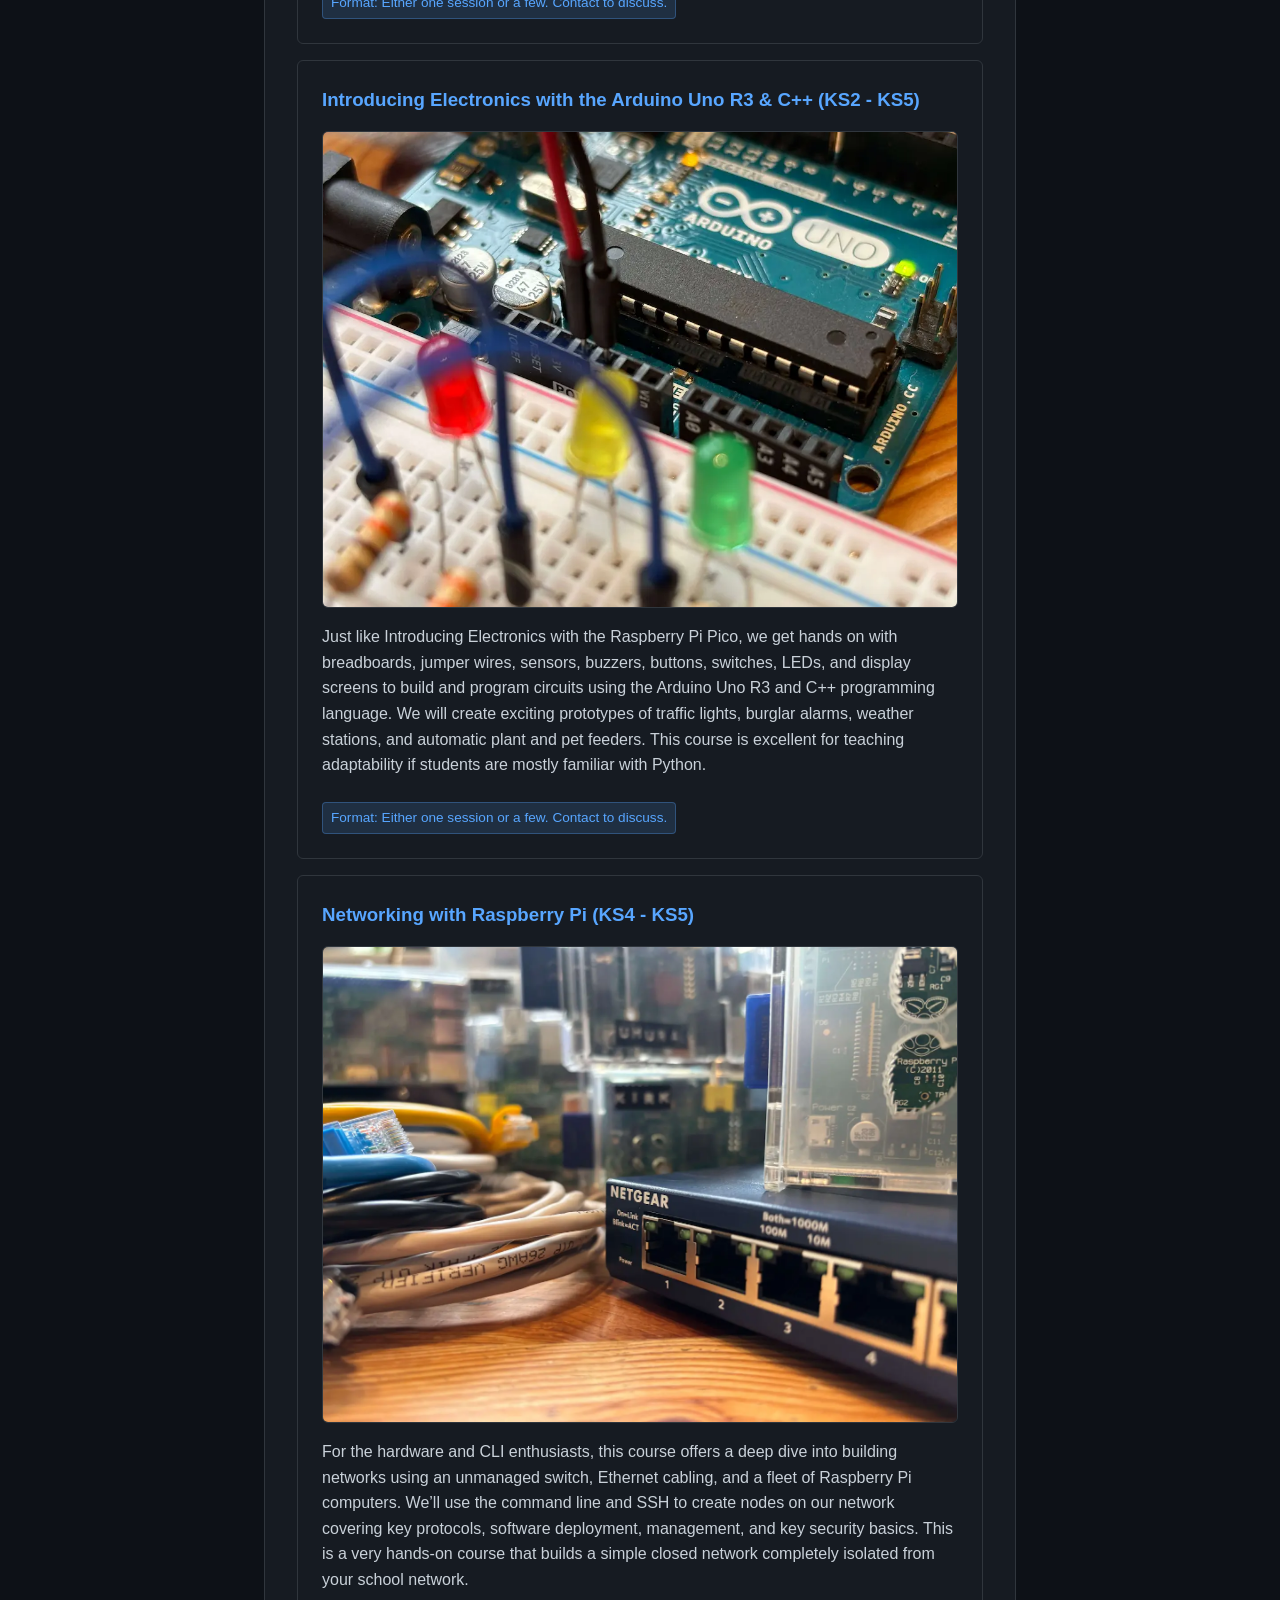
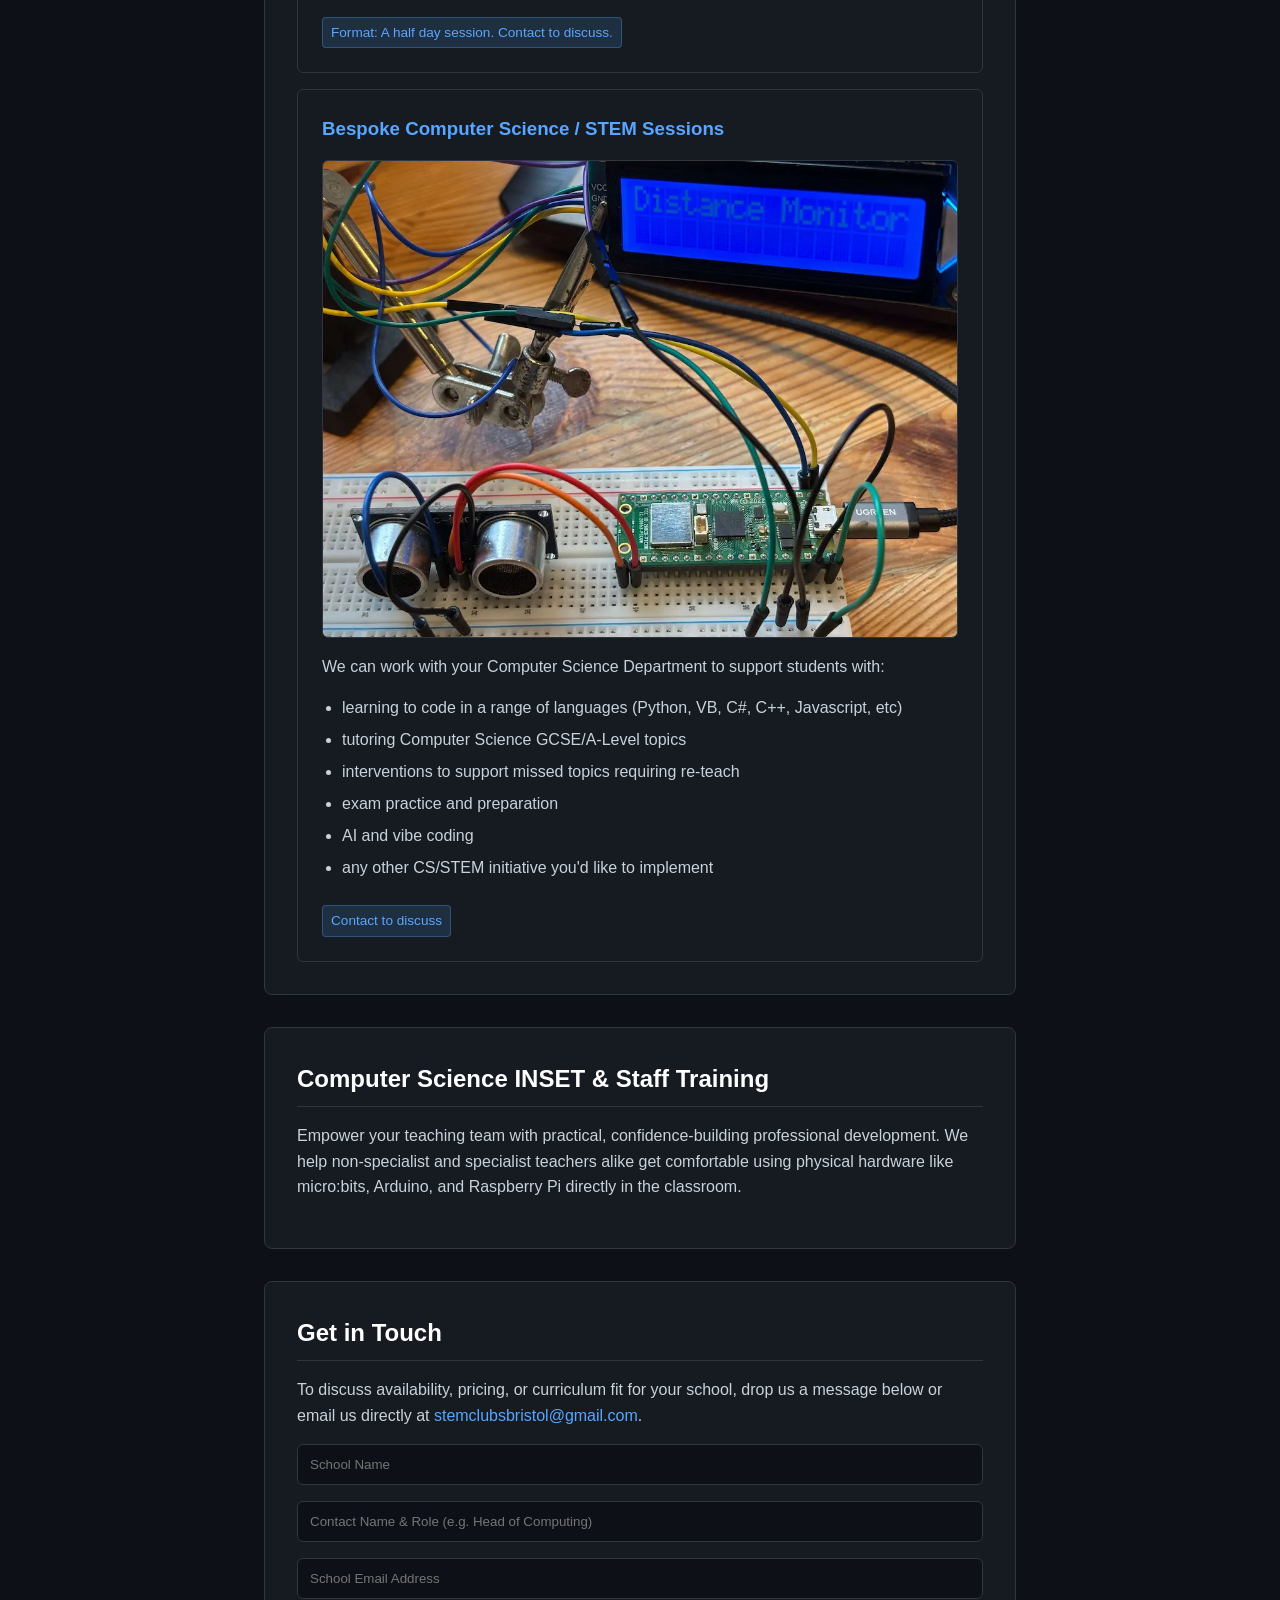
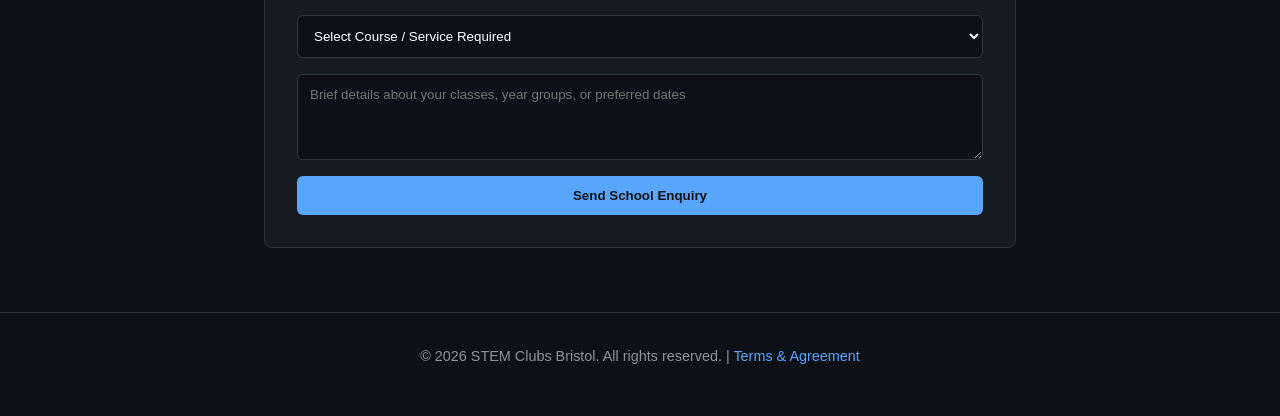
==== commit 3b519ad8: "refactored css and inline a style added" ====
--- a/index.html
+++ b/index.html
@@ -4,240 +4,21 @@
     <meta charset="UTF-8">
     <meta name="viewport" content="width=device-width, initial-scale=1.0">
     <title>STEM Clubs Bristol | School Workshops & CS INSET</title>
-    <style>
-        :root {
-            --bg-color: #0d1117;
-            --card-bg: #161b22;
-            --text-main: #c9d1d9;
-            --text-heading: #ffffff;
-            --accent: #58a6ff;
-            --accent-glow: rgba(88, 166, 255, 0.15);
-            --border-color: #30363d;
-        }
-
-        * {
-            box-sizing: border-box;
-            margin: 0;
-            padding: 0;
-        }
-
-        body {
-            font-family: -apple-system, BlinkMacSystemFont, "Segoe UI", Roboto, Helvetica, Arial, sans-serif;
-            background-color: var(--bg-color);
-            color: var(--text-main);
-            line-height: 1.6;
-            padding: 0;
-        }
-
-        /* Banner Header Styling */
-        .hero-banner {
-            position: relative;
-            width: 100%;
-            height: 220px;
-            overflow: hidden;
-            border-bottom: 1px solid var(--border-color);
-            background-color: var(--bg-color);
-        }
-
-        .banner-collage {
-            display: grid;
-            grid-template-columns: repeat(4, 1fr);
-            width: 100%;
-            height: 100%;
-        }
-
-        .banner-collage img {
-            width: 100%;
-            height: 100%;
-            object-fit: cover;
-            filter: brightness(0.7) contrast(1.1);
-        }
-
-        .banner-overlay {
-            position: absolute;
-            top: 0;
-            left: 0;
-            width: 100%;
-            height: 100%;
-            display: flex;
-            align-items: center;
-            justify-content: center;
-            background: rgba(13, 17, 23, 0.7);
-        }
-
-        .banner-title {
-            color: var(--accent);
-            font-family: monospace;
-            font-size: 2.2rem;
-            letter-spacing: 2px;
-            border: none !important;
-            margin: 0 !important;
-            text-shadow: 0 2px 8px rgba(0, 0, 0, 0.9);
-            text-align: center;
-            padding: 0 1rem;
-        }
-
-        .container {
-            max-width: 800px;
-            margin: 0 auto;
-            padding: 2rem 1.5rem;
-        }
-
-        .hero {
-            text-align: center;
-            padding: 3rem 0;
-        }
-
-        h1 {
-            font-size: 2.5rem;
-            color: var(--text-heading);
-            margin-bottom: 1rem;
-            letter-spacing: -0.02em;
-        }
-
-        h1 span {
-            color: var(--accent);
-        }
-
-        p.subtitle {
-            font-size: 1.25rem;
-            margin-bottom: 2rem;
-            color: #8b949e;
-        }
-
-        .btn {
-            display: inline-block;
-            background-color: var(--accent);
-            color: #0d1117;
-            font-weight: 600;
-            padding: 0.75rem 1.75rem;
-            border-radius: 6px;
-            text-decoration: none;
-            transition: opacity 0.2s;
-        }
-
-        .btn:hover {
-            opacity: 0.85;
-        }
-
-        section {
-            background-color: var(--card-bg);
-            border: 1px solid var(--border-color);
-            border-radius: 8px;
-            padding: 2rem;
-            margin-bottom: 2rem;
-        }
-
-        h2 {
-            color: var(--text-heading);
-            font-size: 1.5rem;
-            margin-bottom: 1rem;
-            border-bottom: 1px solid var(--border-color);
-            padding-bottom: 0.5rem;
-        }
-
-        p {
-            margin-bottom: 1rem;
-        }
-
-        .service-card {
-            background-color: rgba(22, 27, 34, 0.6);
-            border: 1px solid var(--border-color);
-            border-radius: 6px;
-            padding: 1.5rem;
-            margin-top: 1rem;
-        }
-
-        .service-card ul {
-            margin: 0.75rem 0 1rem 1.25rem;
-            color: var(--text-main);
-        }
-
-        .service-card li {
-            margin-bottom: 0.4rem;
-        }
-
-        .service-card h3 {
-            color: var(--accent);
-            margin-bottom: 0.5rem;
-        }
-
-        .workshop-img {
-            width: 100%;
-            height: auto;
-            border-radius: 6px;
-            border: 1px solid var(--border-color);
-            margin: 1rem 0;
-            display: block;
-        }
-
-        .image-grid {
-            display: grid;
-            grid-template-columns: 1fr 1fr;
-            gap: 1rem;
-            margin: 1rem 0;
-        }
-
-        .image-grid img {
-            width: 100%;
-            height: auto;
-            border-radius: 6px;
-            border: 1px solid var(--border-color);
-        }
-
-        .tag {
-            display: inline-block;
-            background-color: var(--accent-glow);
-            color: var(--accent);
-            font-size: 0.85rem;
-            padding: 0.25rem 0.5rem;
-            border-radius: 4px;
-            margin-top: 0.5rem;
-            border: 1px solid rgba(88, 166, 255, 0.3);
-        }
-
-        .contact-form {
-            display: flex;
-            flex-direction: column;
-            gap: 1rem;
-            margin-top: 1rem;
-        }
-
-        input, textarea, select {
-            width: 100%;
-            padding: 0.75rem;
-            background-color: var(--bg-color);
-            border: 1px solid var(--border-color);
-            border-radius: 6px;
-            color: var(--text-heading);
-            font-family: inherit;
-        }
-
-        input:focus, textarea:focus, select:focus {
-            outline: none;
-            border-color: var(--accent);
-        }
-
-        footer {
-            text-align: center;
-            padding: 2rem;
-            color: #8b949e;
-            font-size: 0.9rem;
-            border-top: 1px solid var(--border-color);
-        }
-
-        /* Mobile responsiveness adjustment for banner text */
-        @media (max-width: 600px) {
-            .banner-title {
-                font-size: 1.5rem;
-            }
-            .hero-banner {
-                height: 160px;
-            }
-        }
-    </style>
+    <link rel="stylesheet" href="style.css">
 </head>
 <body>
+
+    <!-- Sleek Top Navigation / Breadcrumb -->
+    <nav class="site-nav">
+        <a href="index.html" class="nav-brand">// STEM_CLUBS_BRISTOL</a>
+        <div class="breadcrumb">
+            <a href="index.html">Home</a>
+            <span class="separator">/</span>
+            <a href="terms.html">Terms & Agreement</a>
+            <span class="separator">/</span>
+            <a href="mailto:stemclubsbristol@gmail.com">stemclubsbristol@gmail.com</a>
+        </div>
+    </nav>
 
     <!-- Banner Header with Image Collage and Overlay -->
     <header class="hero-banner">
@@ -264,7 +45,7 @@
         <section>
             <h2>About STEM Clubs Bristol</h2>
             <p>Led by an experienced secondary Computer Science educator and school leader with 30 years experience in schools and software houses across the South West, STEM Clubs Bristol bridges the gap between abstract theory and real-world engineering. As a member of the DBS update service, safeguarding is my primary concern and I will work in strict accordance with the protocols outlined in Keeping Children Safe in Education and your institutions safeguarding policy.</p>
-            <p>We provide all the extra hardware and resources and working with your schools ICT infrastructure, allow your students to move beyond the screen and get hands-on with micro-controllers, robotics, circuits, sensors and code.</p>
+            <p>We provide all the extra hardware and resources and working with your school's ICT infrastructure, allow your students to move beyond the screen and get hands-on with micro-controllers, robotics, circuits, sensors and code.</p>
             
             <div class="image-grid">
                 <img src="images/mb1.webp" alt="BBC micro:bit setup 1" loading="lazy">
@@ -287,7 +68,7 @@
             </div>
 
             <div class="service-card">
-                <h3>Raceday with cars and micro:bits (KS2 - KS4) </h3>
+                <h3>Raceday with cars and micro:bits (KS2 - KS4)</h3>
                 <div class="image-grid">
                     <img src="images/movemini.webp" alt="Buggy setup 1" loading="lazy">
                     <img src="images/movemini2.webp" alt="Buggy setup 2" loading="lazy">
@@ -314,7 +95,7 @@
                 <h3>Introducing Electronics with the Arduino Uno R3 & C++ (KS2 - KS5)</h3>
                 <img src="images/uno.webp" alt="Arduino Uno R3 hardware setup" class="workshop-img" loading="lazy">
                 <p>Just like Introducing Electronics with the Raspberry Pi Pico, we get hands on with breadboards, jumper wires, sensors, buzzers, buttons, switches, LEDs, and display screens to build and program circuits using the Arduino Uno R3 and C++ programming language. We will create exciting prototypes of traffic lights, burglar alarms, weather stations, and automatic plant and pet feeders. This course is excellent for teaching adaptability if students are mostly familiar with Python.</p>
-                <div class="tag">Format: Either one session or a few. Contact to discuss. </div>
+                <div class="tag">Format: Either one session or a few. Contact to discuss.</div>
             </div>
 
             <div class="service-card">
@@ -349,7 +130,7 @@
         <!-- Contact Section -->
         <section id="contact">
             <h2>Get in Touch</h2>
-            <p>To discuss availability, pricing, or curriculum fit for your school, drop us a message below or email us directly at <strong>stemclubsbristol@gmail.com</strong>.</p>
+            <p>To discuss availability, pricing, or curriculum fit for your school, drop us a message below or email us directly at <a href="mailto:stemclubsbristol@gmail.com">stemclubsbristol@gmail.com</a>.</p>
             
             <form class="contact-form" action="mailto:stemclubsbristol@gmail.com" method="POST" enctype="text/plain">
                 <input type="text" name="school_name" placeholder="School Name" required>
@@ -359,6 +140,7 @@
                     <option value="" disabled selected>Select Course / Service Required</option>
                     <option value="micro:bits Course">Up and Running with micro:bits</option>
                     <option value="Raceday Micro:Maqueen">Raceday with Micro:Maqueen & micro:bits</option>
+                    <option value="micro:bits Electronics">Introducing Electronics with micro:bits</option>
                     <option value="Raspberry Pi Pico Electronics">Introducing Electronics with Raspberry Pi Pico</option>
                     <option value="Arduino Uno R3 Electronics">Introducing Electronics with Arduino Uno R3</option>
                     <option value="Networking with Raspberry Pi">Networking with Raspberry Pi</option>
@@ -372,7 +154,7 @@
     </div>
 
     <footer>
-        <p>&copy; 2026 STEM Clubs Bristol. All rights reserved.</p>
+        <p>&copy; 2026 STEM Clubs Bristol. All rights reserved. | <a href="terms.html" style="color: var(--accent); text-decoration: none;">Terms & Agreement</a></p>
     </footer>
 
 </body>
--- a/style.css
+++ b/style.css
@@ -0,0 +1,290 @@
+:root {
+    --bg-color: #0d1117;
+    --card-bg: #161b22;
+    --text-main: #c9d1d9;
+    --text-heading: #ffffff;
+    --accent: #58a6ff;
+    --accent-glow: rgba(88, 166, 255, 0.15);
+    --border-color: #30363d;
+}
+
+* {
+    box-sizing: border-box;
+    margin: 0;
+    padding: 0;
+}
+
+body {
+    font-family: -apple-system, BlinkMacSystemFont, "Segoe UI", Roboto, Helvetica, Arial, sans-serif;
+    background-color: var(--bg-color);
+    color: var(--text-main);
+    line-height: 1.6;
+    padding: 0;
+}
+
+/* Navbar / Breadcrumb Bar Styling */
+.site-nav {
+    background-color: rgba(22, 27, 34, 0.95);
+    border-bottom: 1px solid var(--border-color);
+    padding: 0.75rem 1.5rem;
+    display: flex;
+    justify-content: space-between;
+    align-items: center;
+    position: sticky;
+    top: 0;
+    z-index: 100;
+    backdrop-filter: blur(8px);
+}
+
+.nav-brand {
+    font-family: monospace;
+    color: var(--accent);
+    font-weight: bold;
+    text-decoration: none;
+    letter-spacing: 1px;
+}
+
+.breadcrumb {
+    display: flex;
+    align-items: center;
+    gap: 0.5rem;
+    font-size: 0.9rem;
+}
+
+.breadcrumb a {
+    color: var(--text-main);
+    text-decoration: none;
+    transition: color 0.2s;
+}
+
+.breadcrumb a:hover {
+    color: var(--accent);
+}
+
+.breadcrumb span.separator {
+    color: var(--border-color);
+}
+
+.breadcrumb span.current {
+    color: var(--accent);
+}
+
+/* Banner Header Styling */
+.hero-banner {
+    position: relative;
+    width: 100%;
+    height: 220px;
+    overflow: hidden;
+    border-bottom: 1px solid var(--border-color);
+    background-color: var(--bg-color);
+}
+
+.banner-collage {
+    display: grid;
+    grid-template-columns: repeat(4, 1fr);
+    width: 100%;
+    height: 100%;
+}
+
+.banner-collage img {
+    width: 100%;
+    height: 100%;
+    object-fit: cover;
+    filter: brightness(0.7) contrast(1.1);
+}
+
+.banner-overlay {
+    position: absolute;
+    top: 0;
+    left: 0;
+    width: 100%;
+    height: 100%;
+    display: flex;
+    align-items: center;
+    justify-content: center;
+    background: rgba(13, 17, 23, 0.7);
+}
+
+.banner-title {
+    color: var(--accent);
+    font-family: monospace;
+    font-size: 2.2rem;
+    letter-spacing: 2px;
+    border: none !important;
+    margin: 0 !important;
+    text-shadow: 0 2px 8px rgba(0, 0, 0, 0.9);
+    text-align: center;
+    padding: 0 1rem;
+}
+
+.container {
+    max-width: 800px;
+    margin: 0 auto;
+    padding: 2rem 1.5rem;
+}
+
+.hero {
+    text-align: center;
+    padding: 3rem 0;
+}
+
+h1 {
+    font-size: 2.5rem;
+    color: var(--text-heading);
+    margin-bottom: 1rem;
+    letter-spacing: -0.02em;
+}
+
+h1 span {
+    color: var(--accent);
+}
+
+p.subtitle {
+    font-size: 1.25rem;
+    margin-bottom: 2rem;
+    color: #8b949e;
+}
+
+.btn {
+    display: inline-block;
+    background-color: var(--accent);
+    color: #0d1117;
+    font-weight: 600;
+    padding: 0.75rem 1.75rem;
+    border-radius: 6px;
+    text-decoration: none;
+    transition: opacity 0.2s;
+}
+
+.btn:hover {
+    opacity: 0.85;
+}
+
+section {
+    background-color: var(--card-bg);
+    border: 1px solid var(--border-color);
+    border-radius: 8px;
+    padding: 2rem;
+    margin-bottom: 2rem;
+}
+
+h2 {
+    color: var(--text-heading);
+    font-size: 1.5rem;
+    margin-bottom: 1rem;
+    border-bottom: 1px solid var(--border-color);
+    padding-bottom: 0.5rem;
+}
+
+p {
+    margin-bottom: 1rem;
+}
+
+.service-card {
+    background-color: rgba(22, 27, 34, 0.6);
+    border: 1px solid var(--border-color);
+    border-radius: 6px;
+    padding: 1.5rem;
+    margin-top: 1rem;
+}
+
+.service-card ul {
+    margin: 0.75rem 0 1rem 1.25rem;
+    color: var(--text-main);
+}
+
+.service-card li {
+    margin-bottom: 0.4rem;
+}
+
+.service-card h3 {
+    color: var(--accent);
+    margin-bottom: 0.5rem;
+}
+
+.workshop-img {
+    width: 100%;
+    height: auto;
+    border-radius: 6px;
+    border: 1px solid var(--border-color);
+    margin: 1rem 0;
+    display: block;
+}
+
+.image-grid {
+    display: grid;
+    grid-template-columns: 1fr 1fr;
+    gap: 1rem;
+    margin: 1rem 0;
+}
+
+.image-grid img {
+    width: 100%;
+    height: auto;
+    border-radius: 6px;
+    border: 1px solid var(--border-color);
+}
+
+.tag {
+    display: inline-block;
+    background-color: var(--accent-glow);
+    color: var(--accent);
+    font-size: 0.85rem;
+    padding: 0.25rem 0.5rem;
+    border-radius: 4px;
+    margin-top: 0.5rem;
+    border: 1px solid rgba(88, 166, 255, 0.3);
+}
+
+.contact-form {
+    display: flex;
+    flex-direction: column;
+    gap: 1rem;
+    margin-top: 1rem;
+}
+
+
+/* Inline Links & Email Links */
+a {
+    color: var(--accent);
+    text-decoration: none;
+    transition: color 0.2s ease, border-bottom 0.2s ease;
+    border-bottom: 1px solid transparent;
+}
+
+a:hover {
+    color: #79c0ff; /* Brighter blue */
+    border-bottom-color: #79c0ff; /* Subtle underline effect on hover */
+}
+
+input, textarea, select {
+    width: 100%;
+    padding: 0.75rem;
+    background-color: var(--bg-color);
+    border: 1px solid var(--border-color);
+    border-radius: 6px;
+    color: var(--text-heading);
+    font-family: inherit;
+}
+
+input:focus, textarea:focus, select:focus {
+    outline: none;
+    border-color: var(--accent);
+}
+
+footer {
+    text-align: center;
+    padding: 2rem;
+    color: #8b949e;
+    font-size: 0.9rem;
+    border-top: 1px solid var(--border-color);
+}
+
+@media (max-width: 600px) {
+    .banner-title {
+        font-size: 1.5rem;
+    }
+    .hero-banner {
+        height: 160px;
+    }
+}
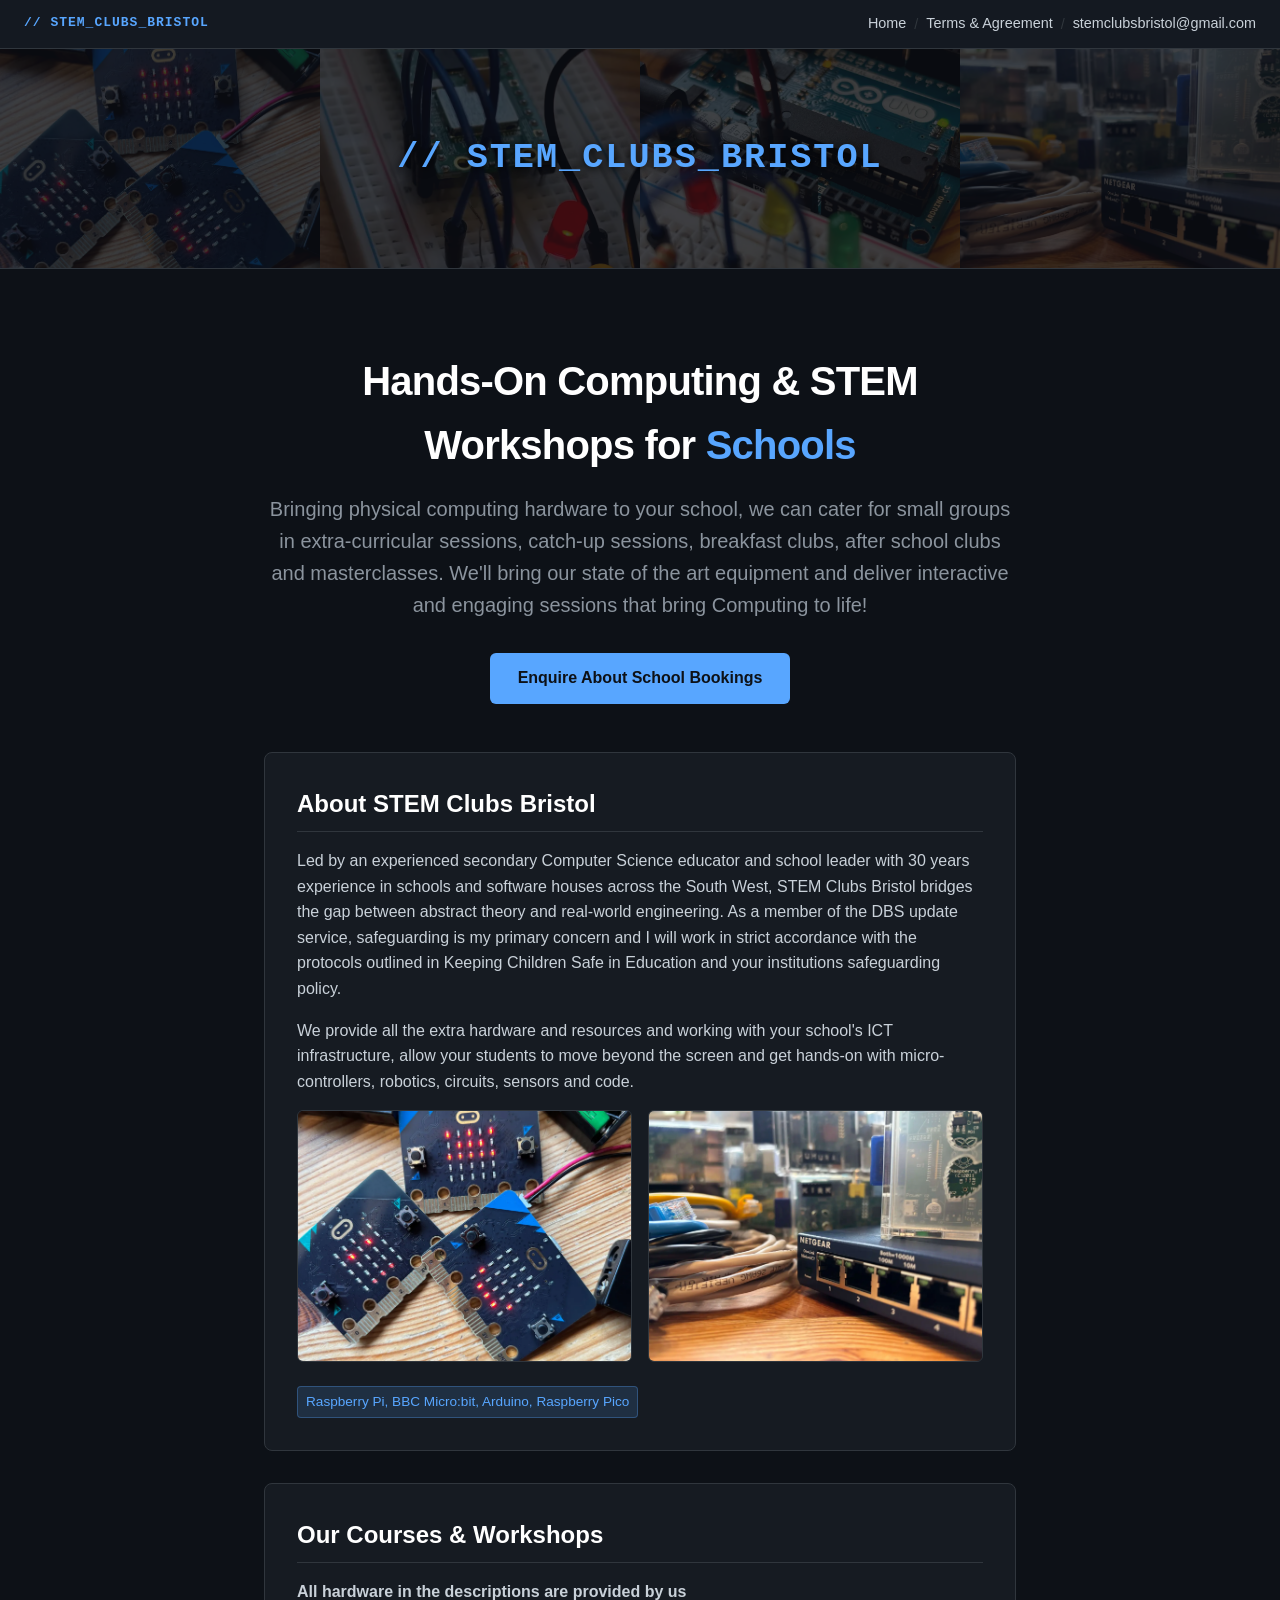
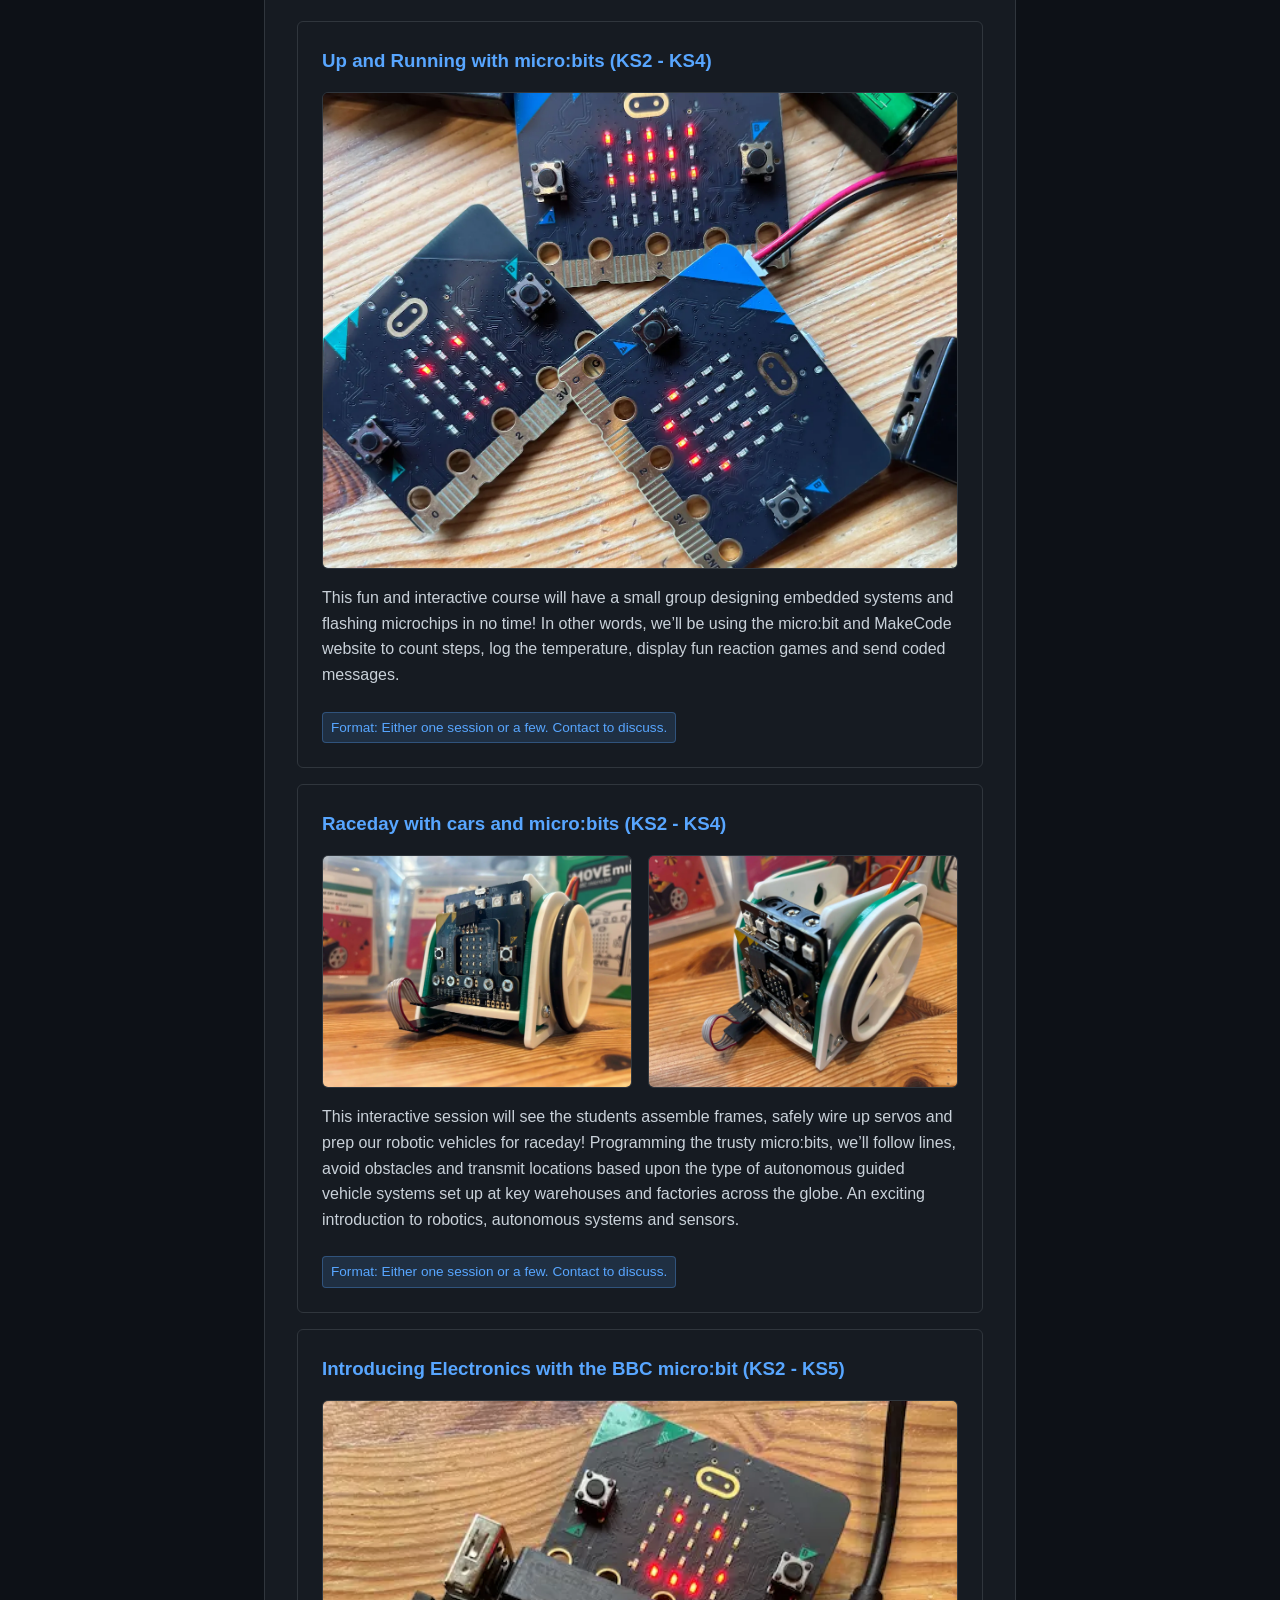
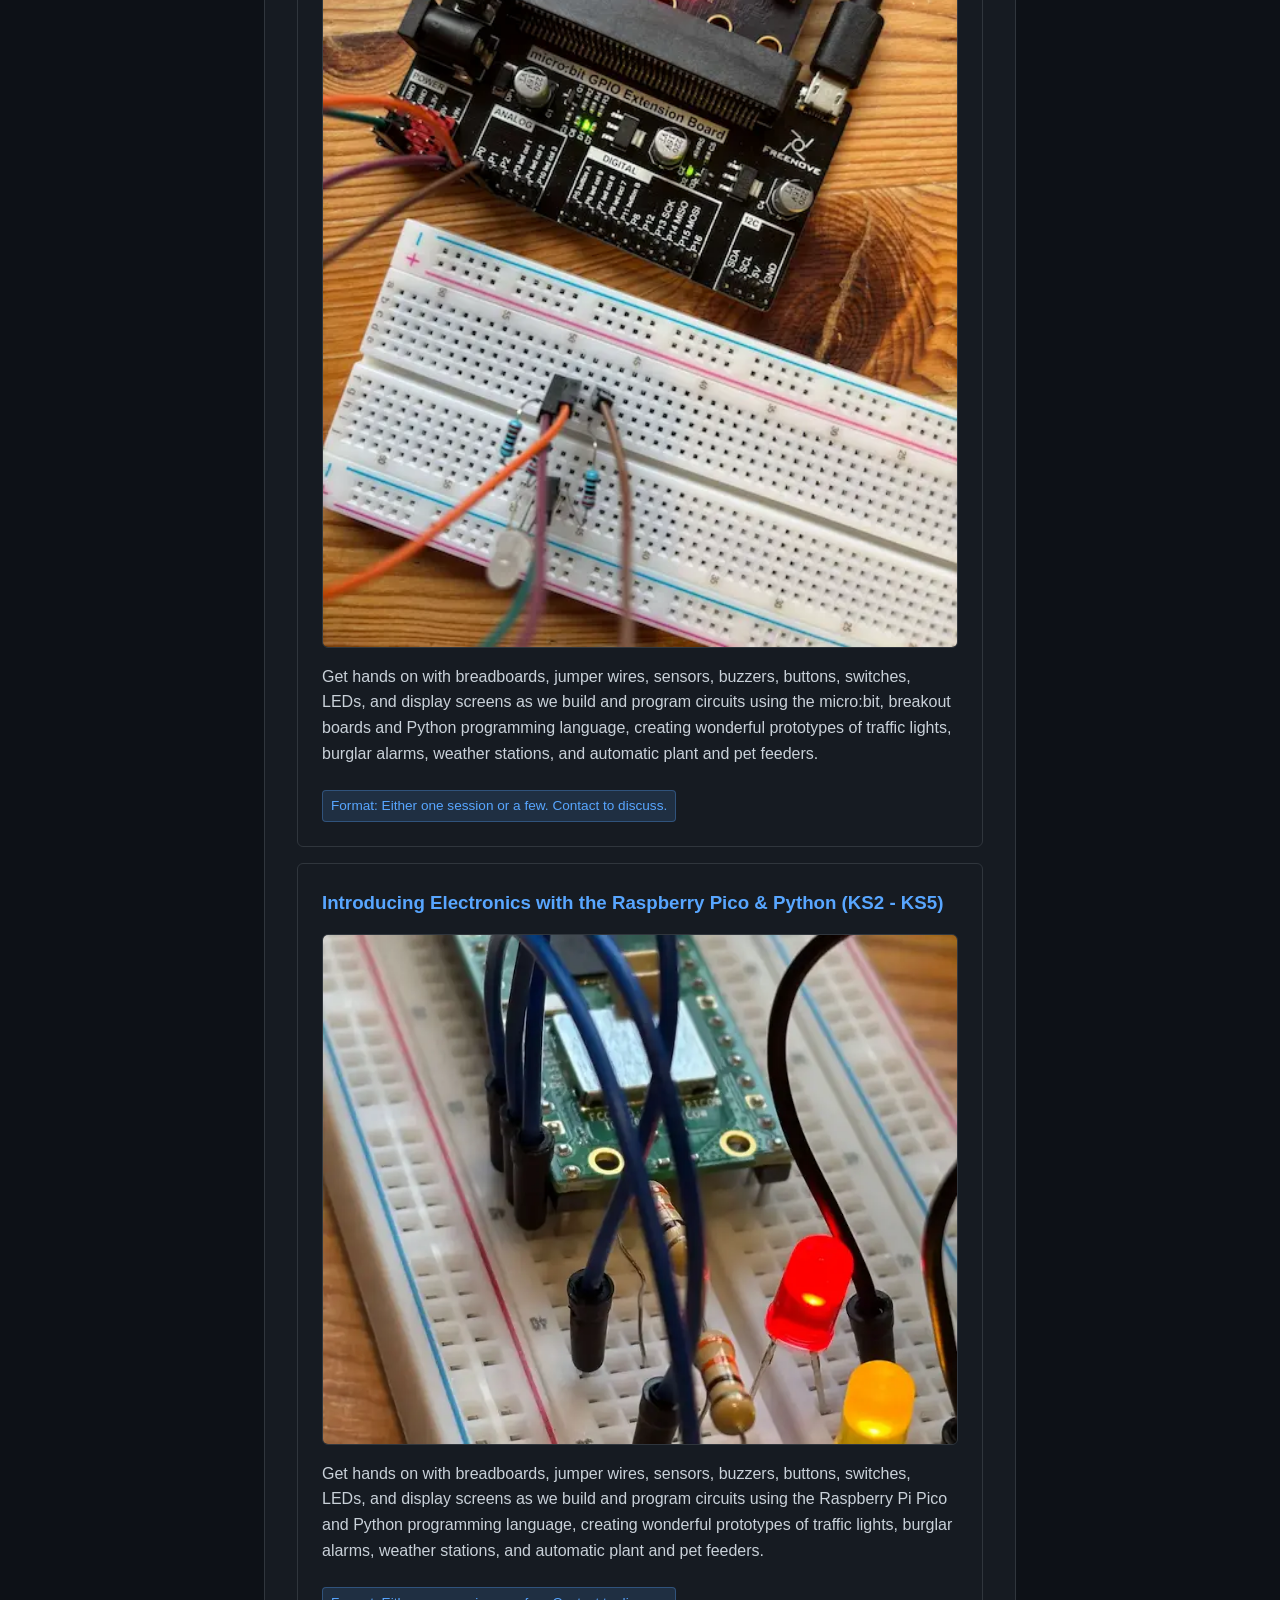
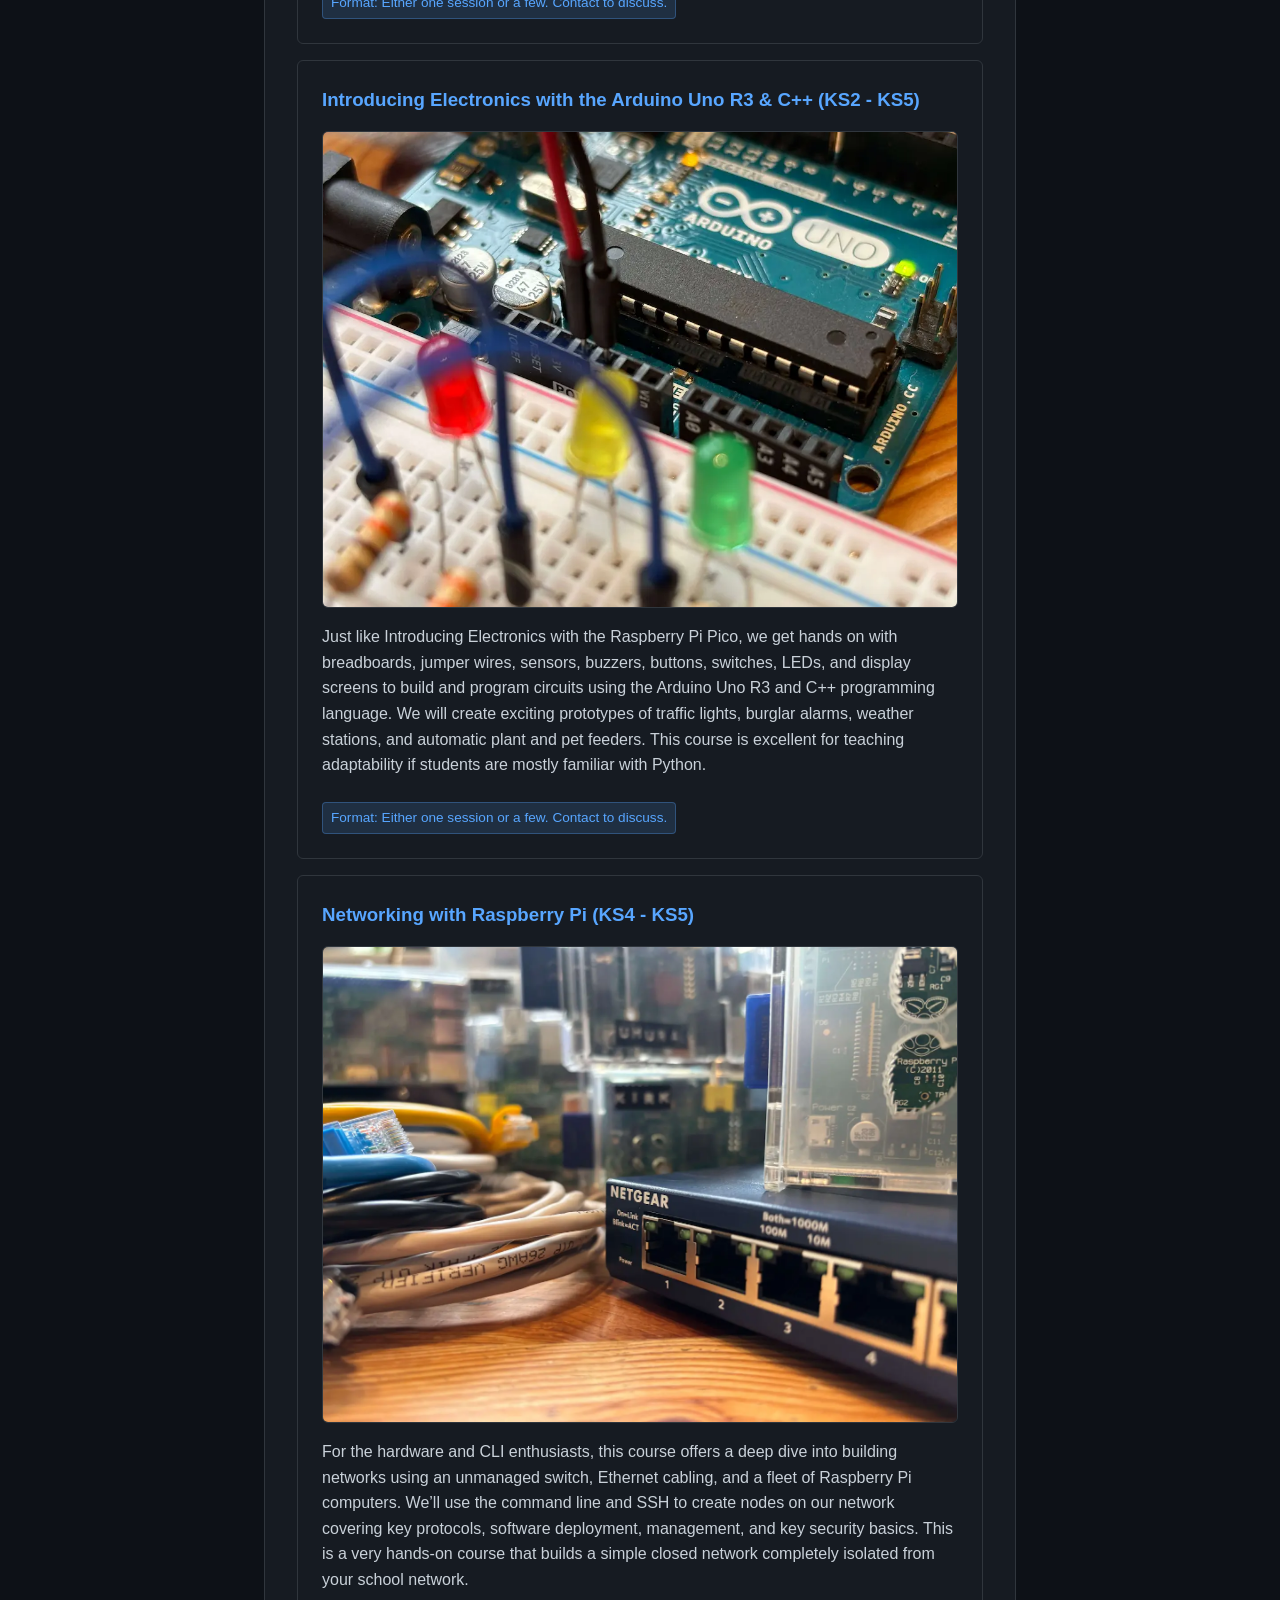
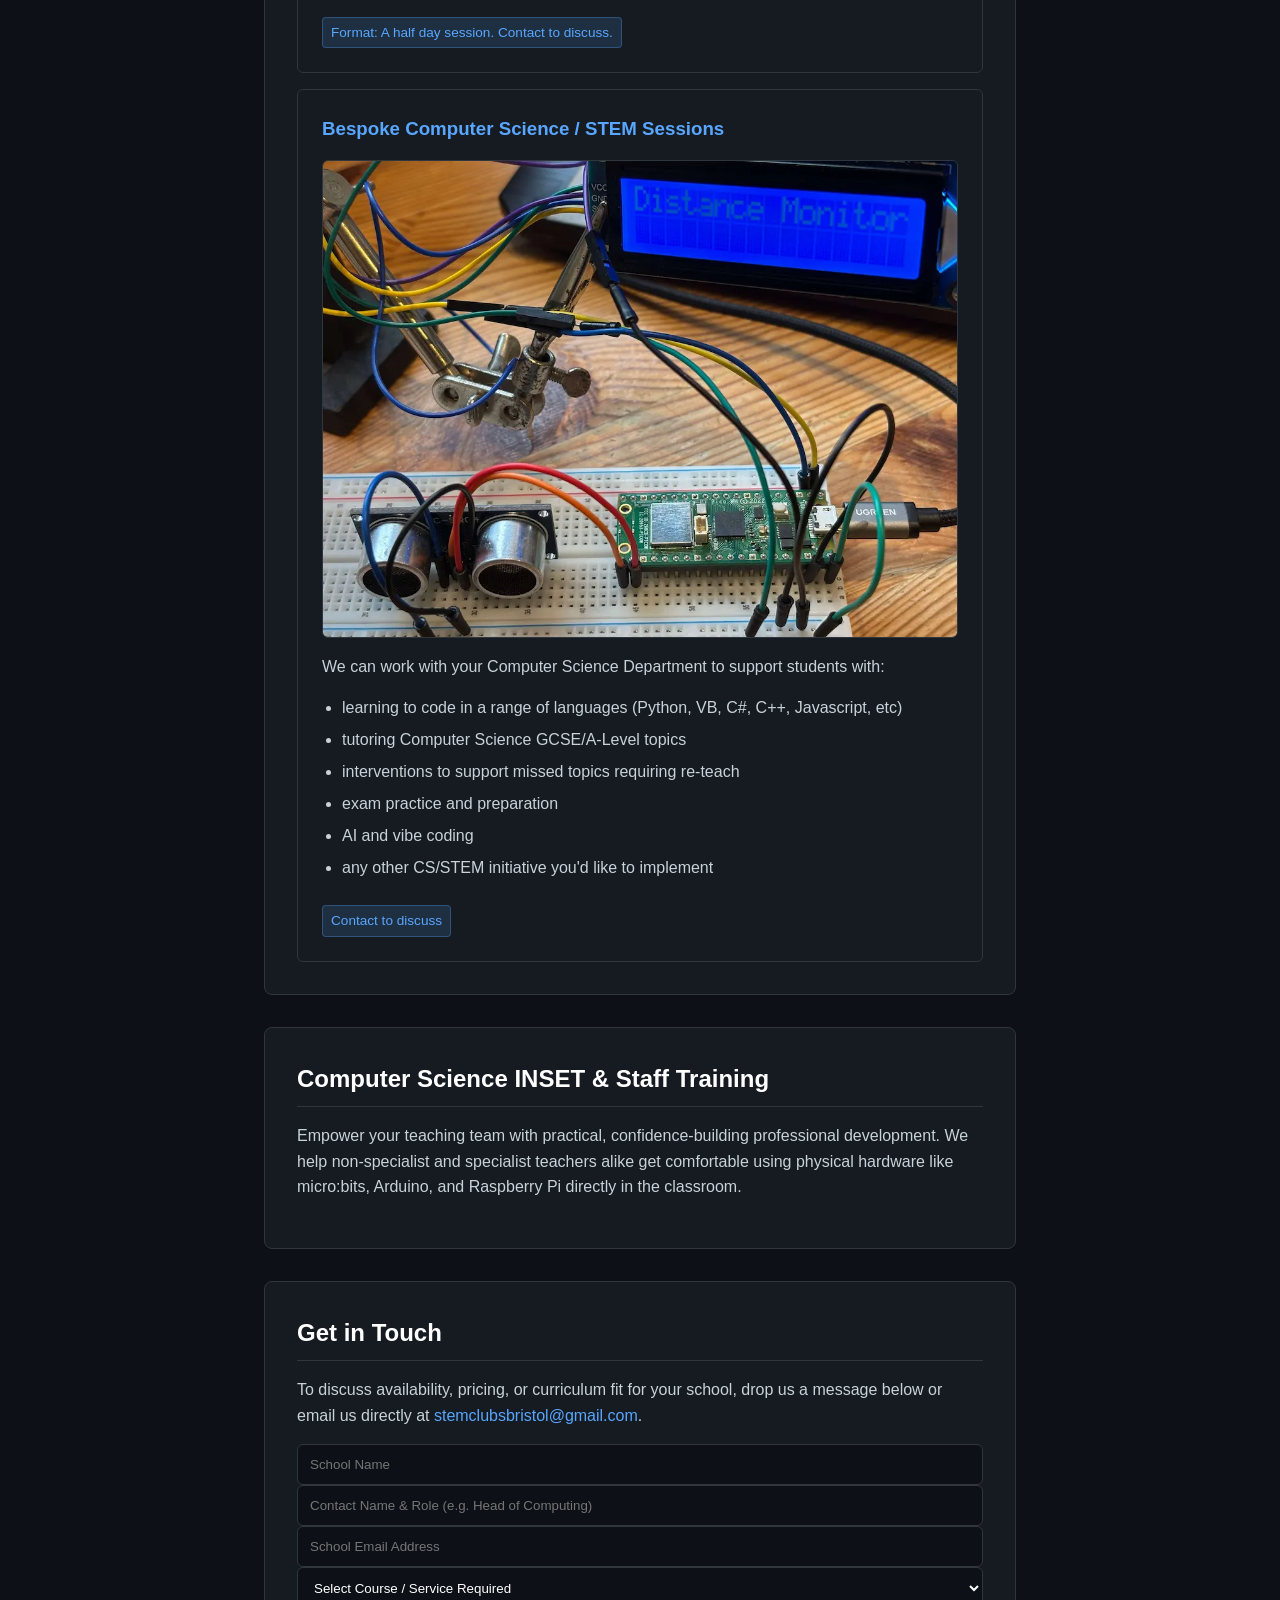
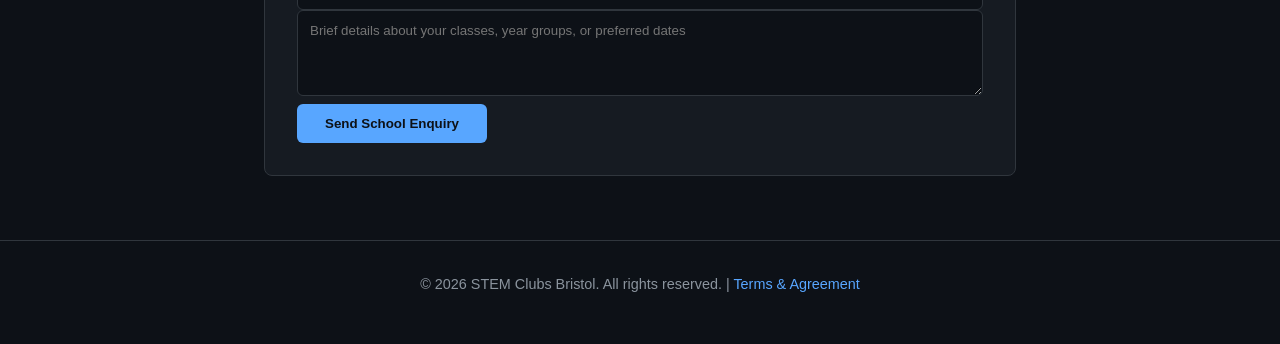
==== commit 75b0d1f8: "updated form" ====
--- a/index.html
+++ b/index.html
@@ -132,7 +132,7 @@
             <h2>Get in Touch</h2>
             <p>To discuss availability, pricing, or curriculum fit for your school, drop us a message below or email us directly at <a href="mailto:stemclubsbristol@gmail.com">stemclubsbristol@gmail.com</a>.</p>
             
-            <form class="contact-form" action="mailto:stemclubsbristol@gmail.com" method="POST" enctype="text/plain">
+            <form action="https://formspree.io/f/xyezdayp" method="POST">
                 <input type="text" name="school_name" placeholder="School Name" required>
                 <input type="text" name="contact_name" placeholder="Contact Name & Role (e.g. Head of Computing)" required>
                 <input type="email" name="email" placeholder="School Email Address" required>
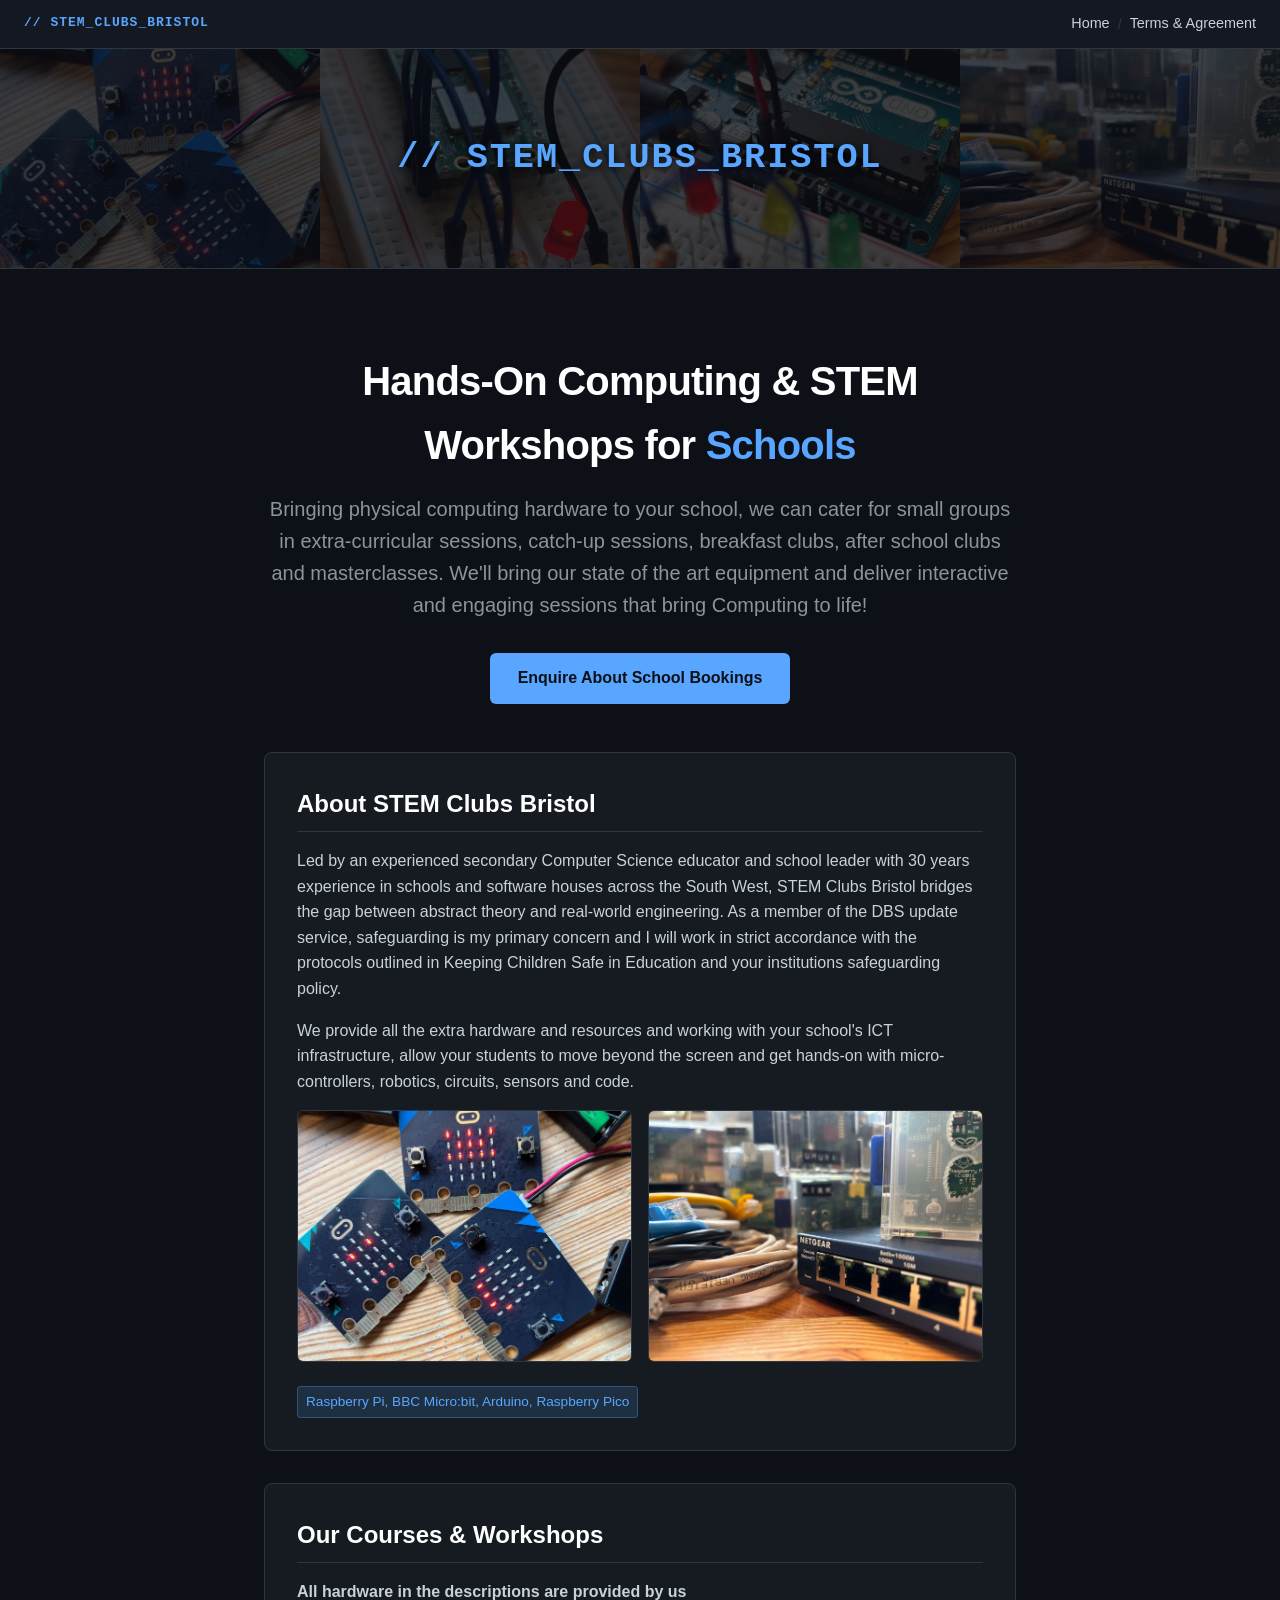
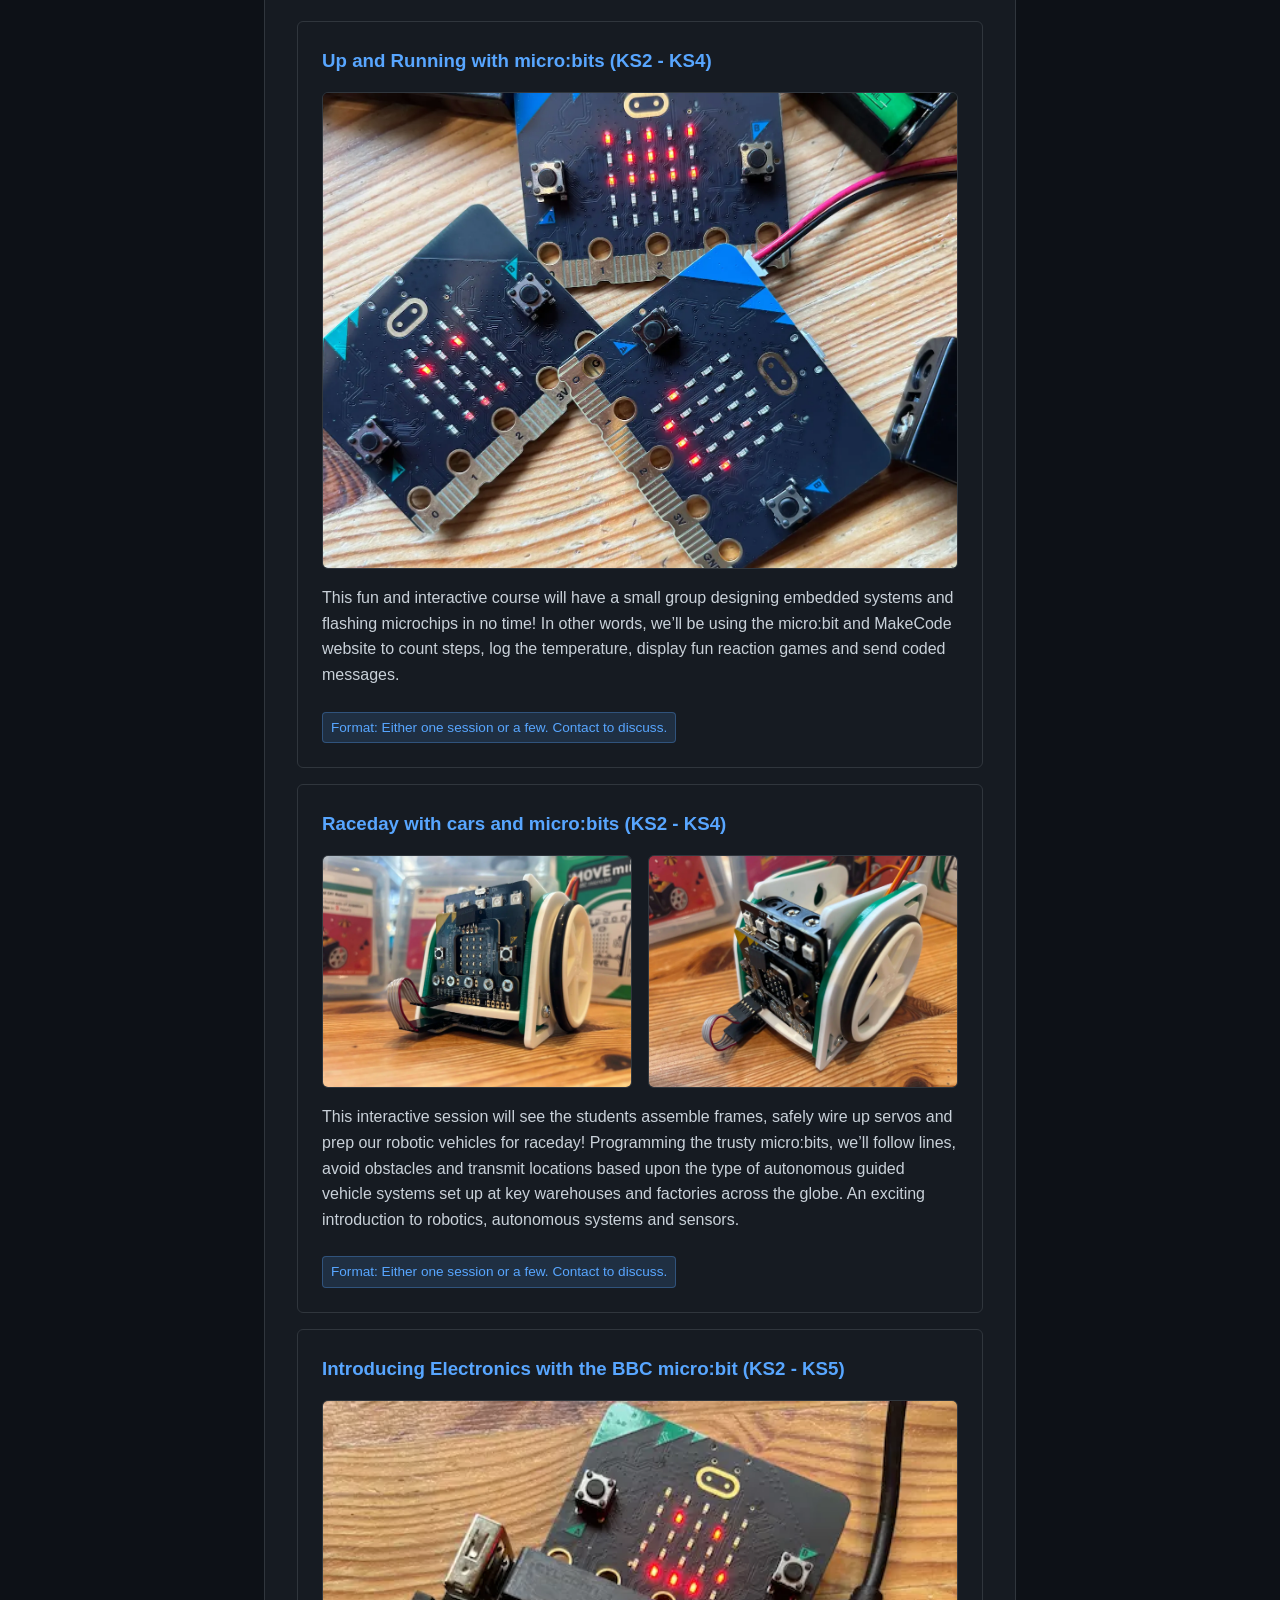
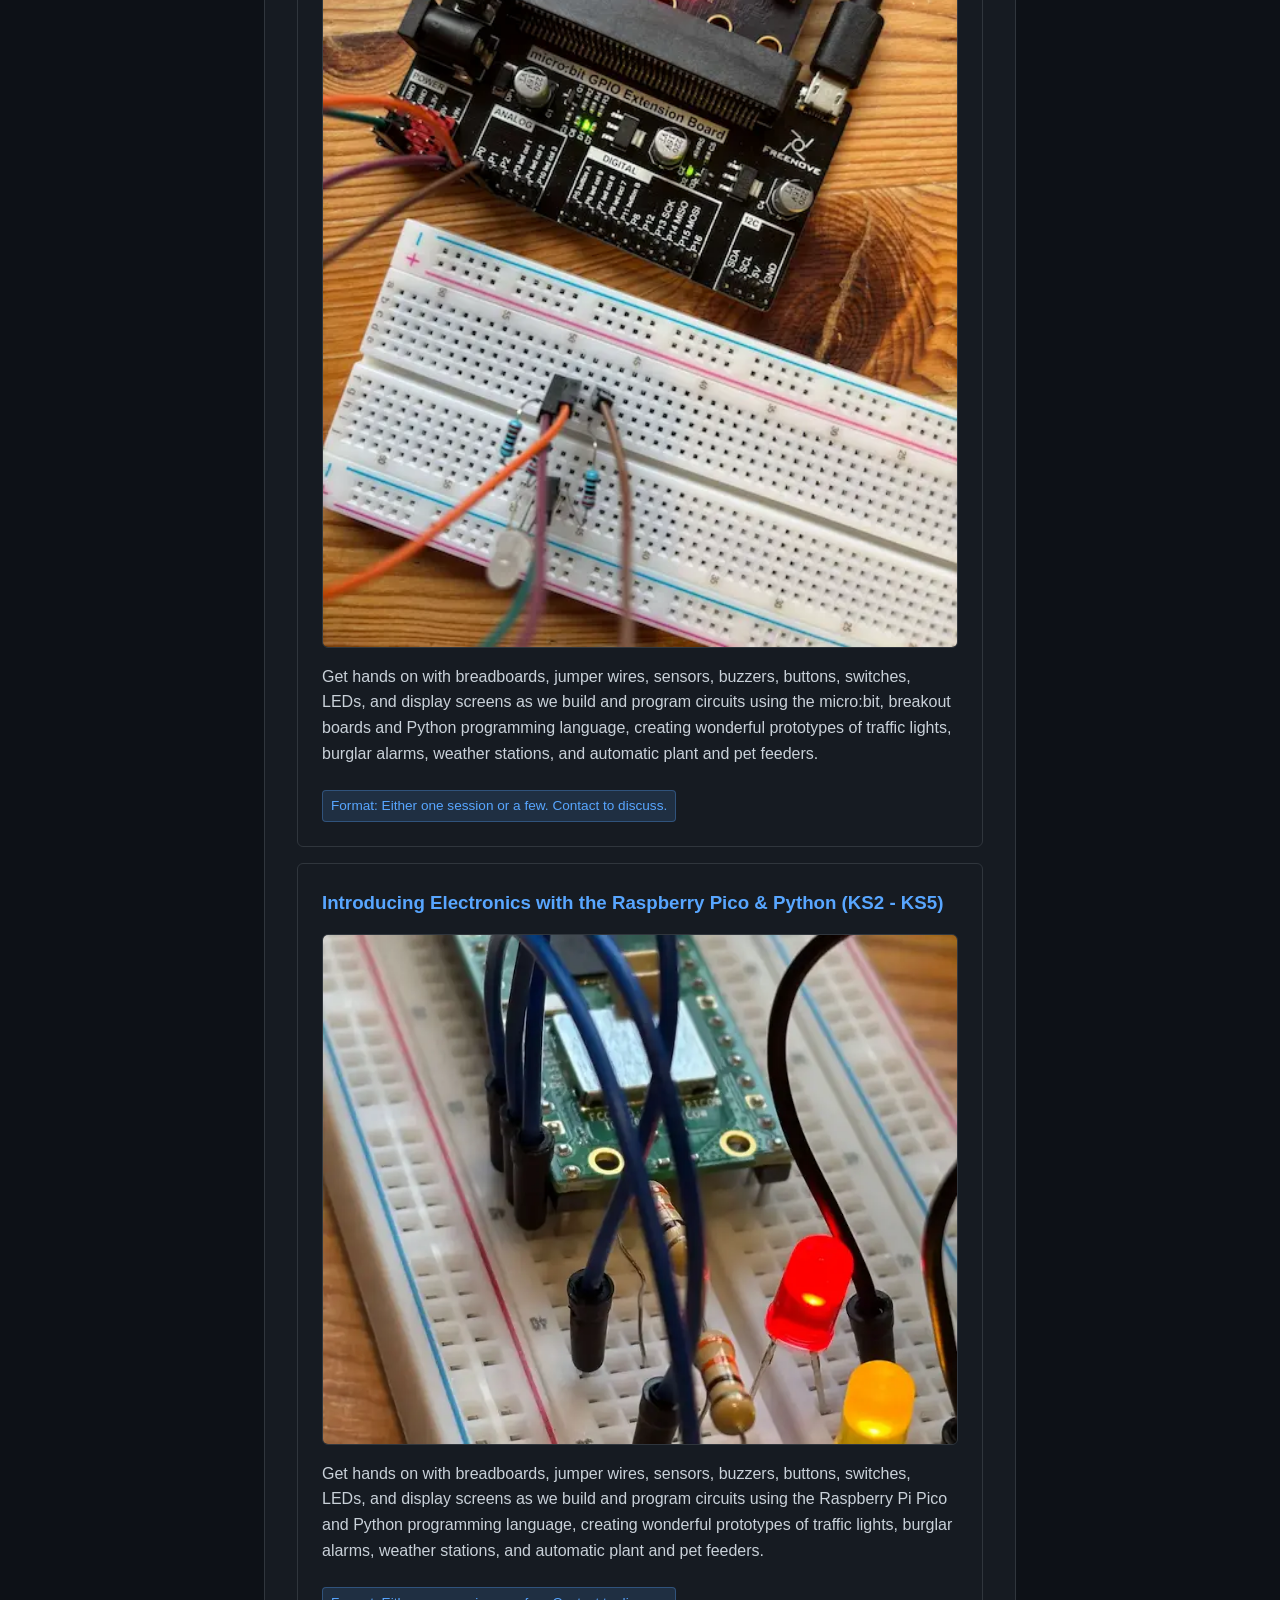
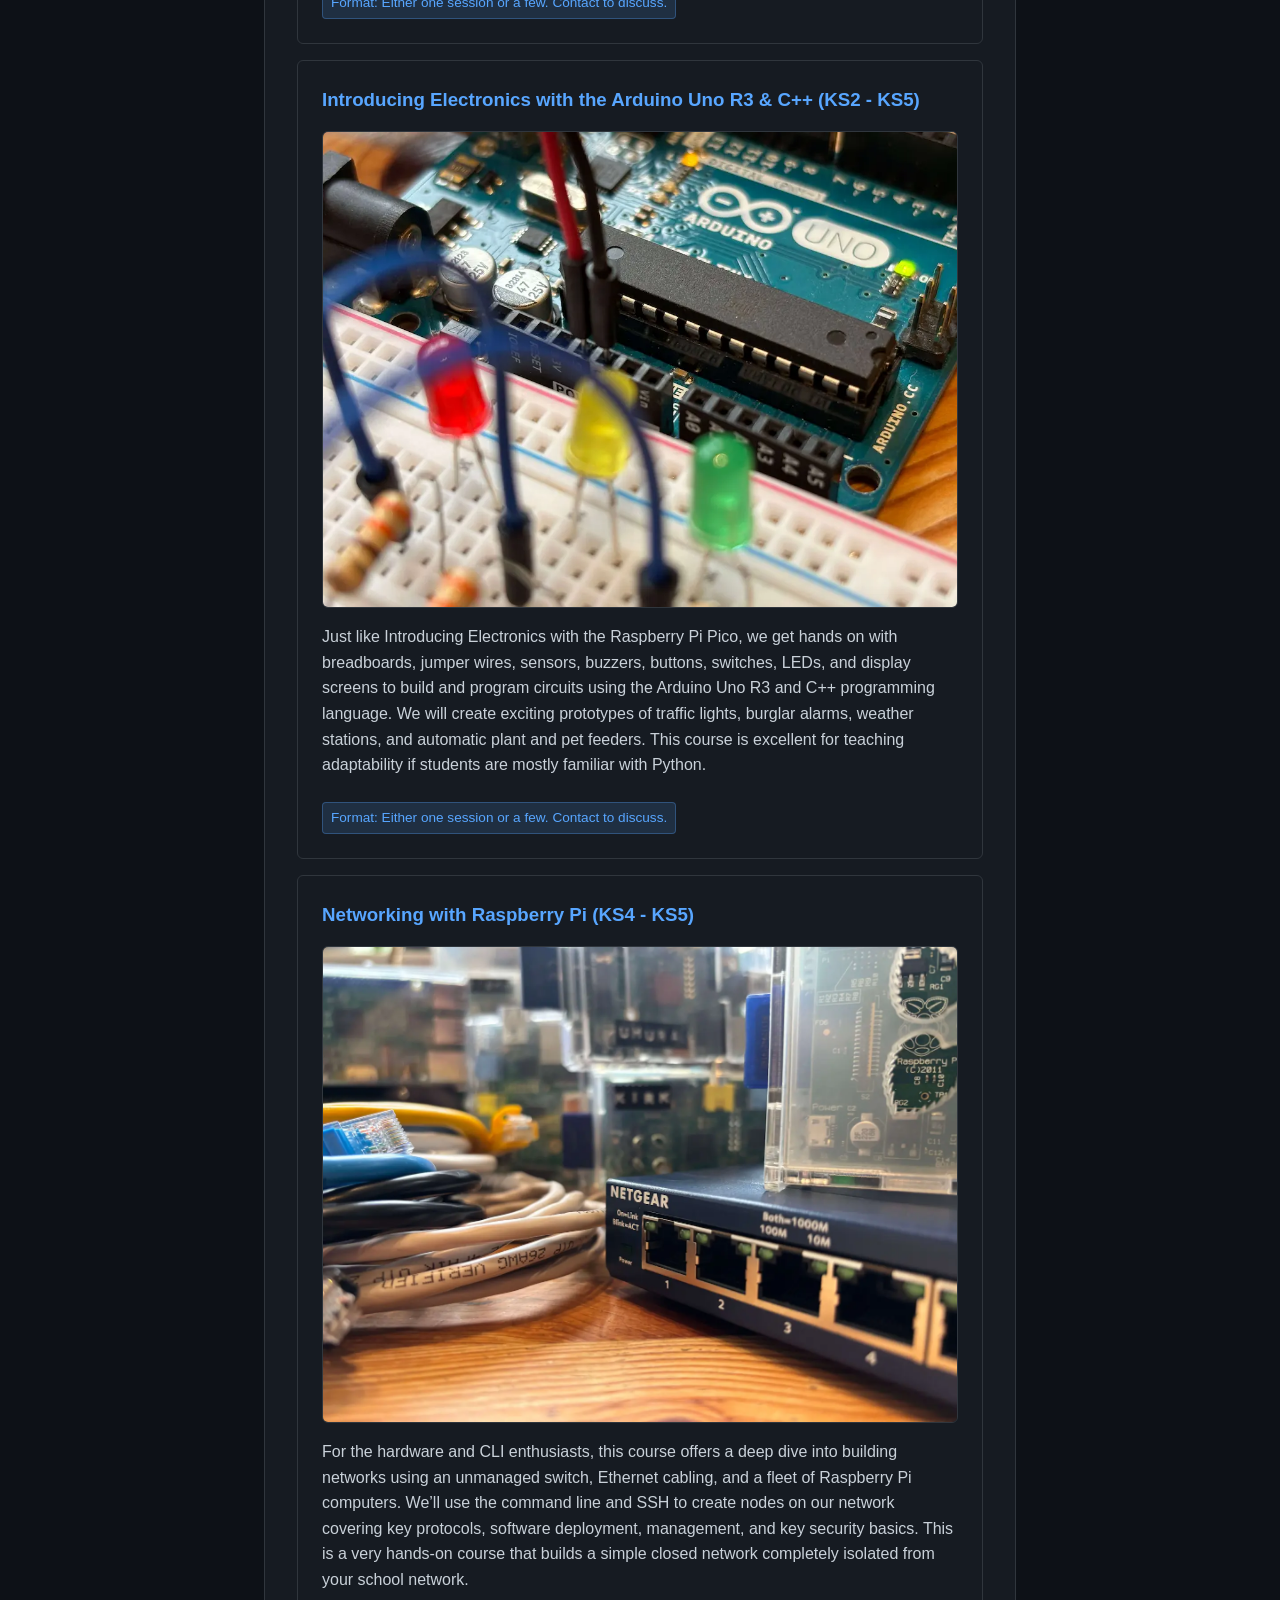
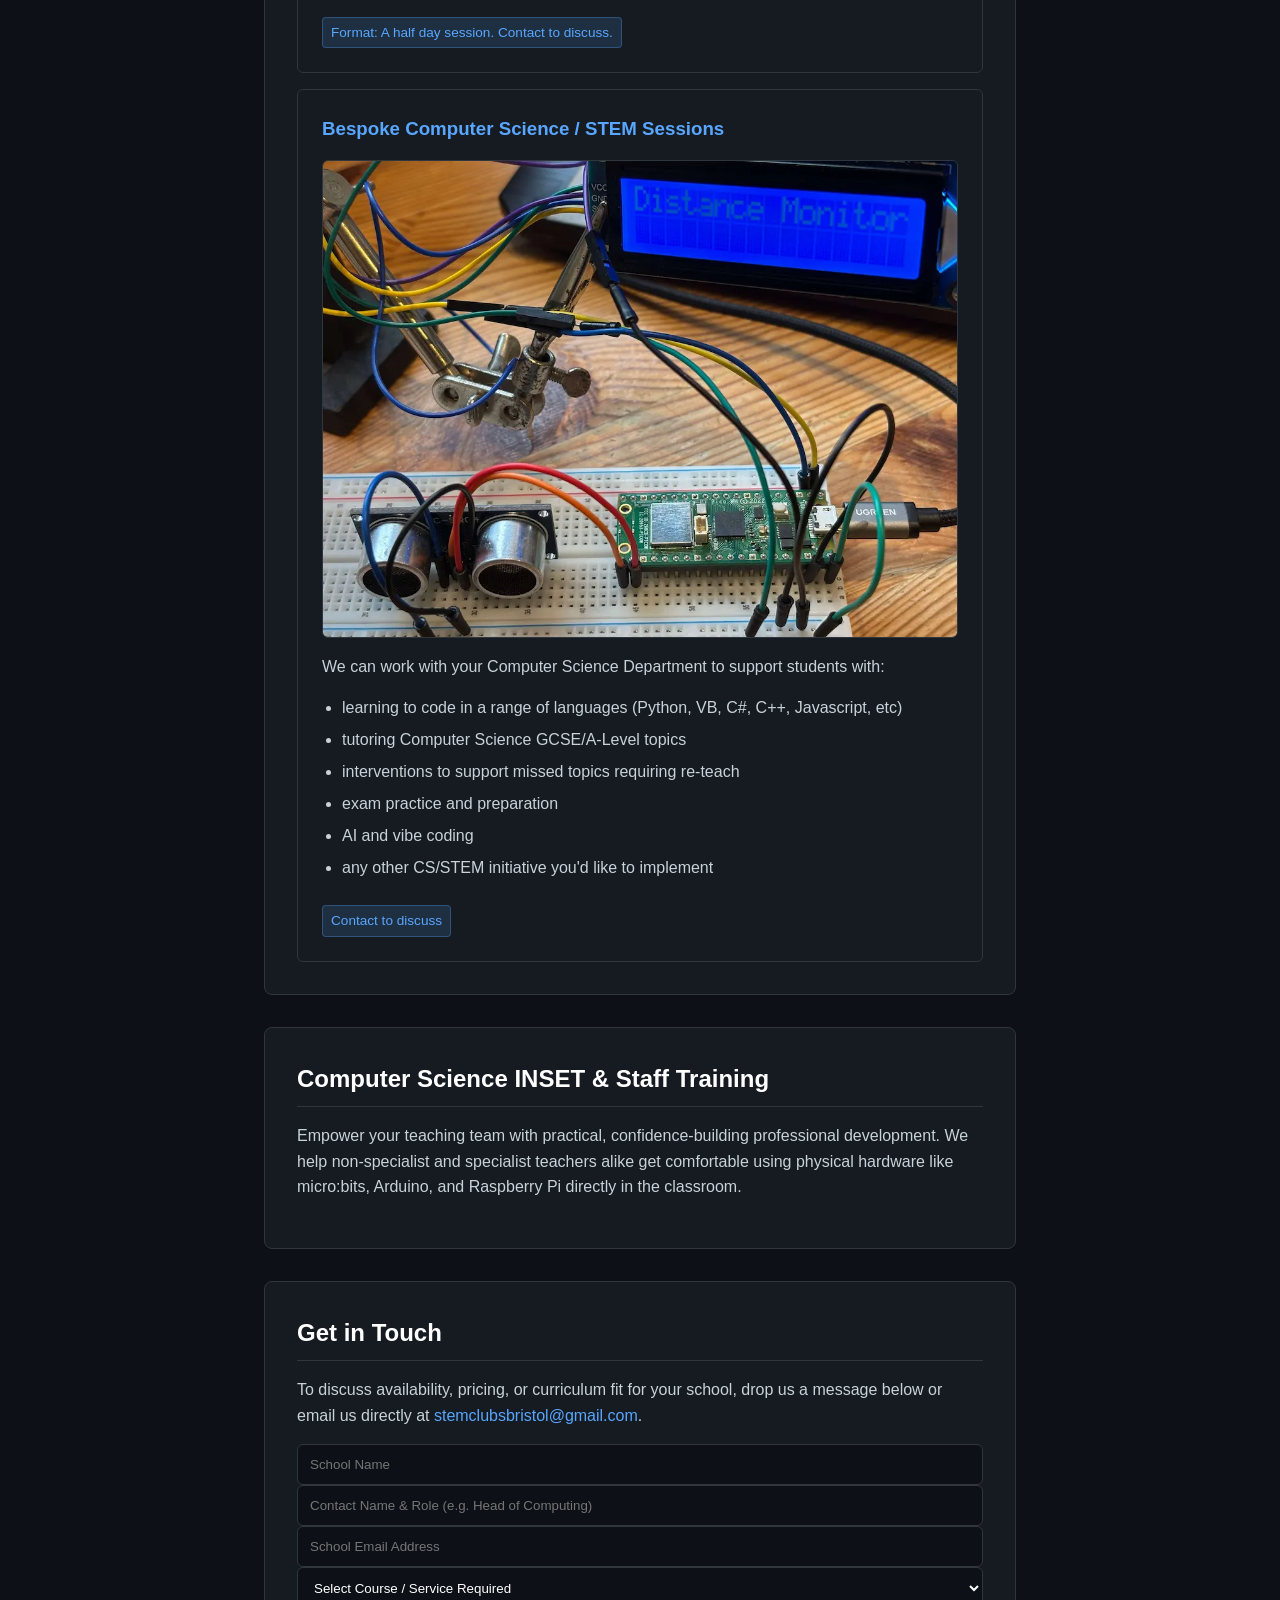
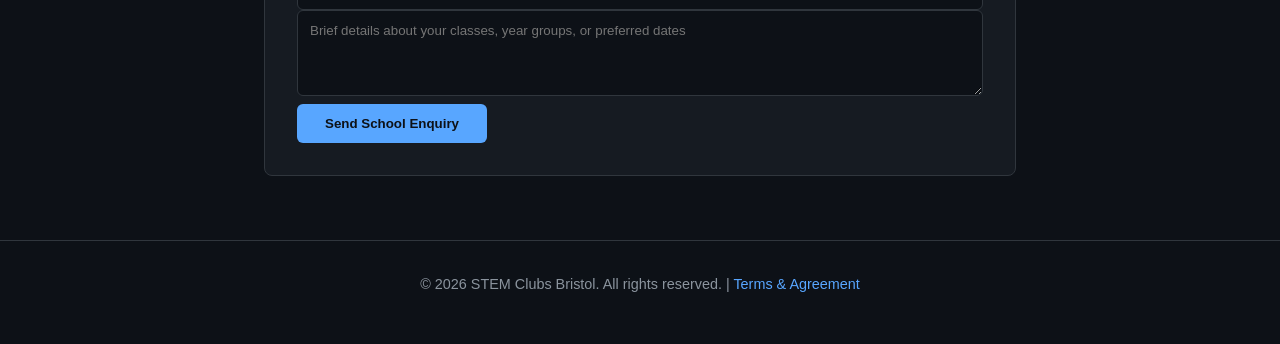
==== commit 213d57e2: "thanks page for enquiries" ====
--- a/index.html
+++ b/index.html
@@ -15,8 +15,6 @@
             <a href="index.html">Home</a>
             <span class="separator">/</span>
             <a href="terms.html">Terms & Agreement</a>
-            <span class="separator">/</span>
-            <a href="mailto:stemclubsbristol@gmail.com">stemclubsbristol@gmail.com</a>
         </div>
     </nav>
 
@@ -132,7 +130,8 @@
             <h2>Get in Touch</h2>
             <p>To discuss availability, pricing, or curriculum fit for your school, drop us a message below or email us directly at <a href="mailto:stemclubsbristol@gmail.com">stemclubsbristol@gmail.com</a>.</p>
             
-            <form action="https://formspree.io/f/xyezdayp" method="POST">
+            <form action="https://api.web3forms.com/submit" method="POST">
+                <input type="hidden" name="access_key" value="ab4baab2-3cd5-4ec0-ba89-d11f736fd79f">
                 <input type="text" name="school_name" placeholder="School Name" required>
                 <input type="text" name="contact_name" placeholder="Contact Name & Role (e.g. Head of Computing)" required>
                 <input type="email" name="email" placeholder="School Email Address" required>
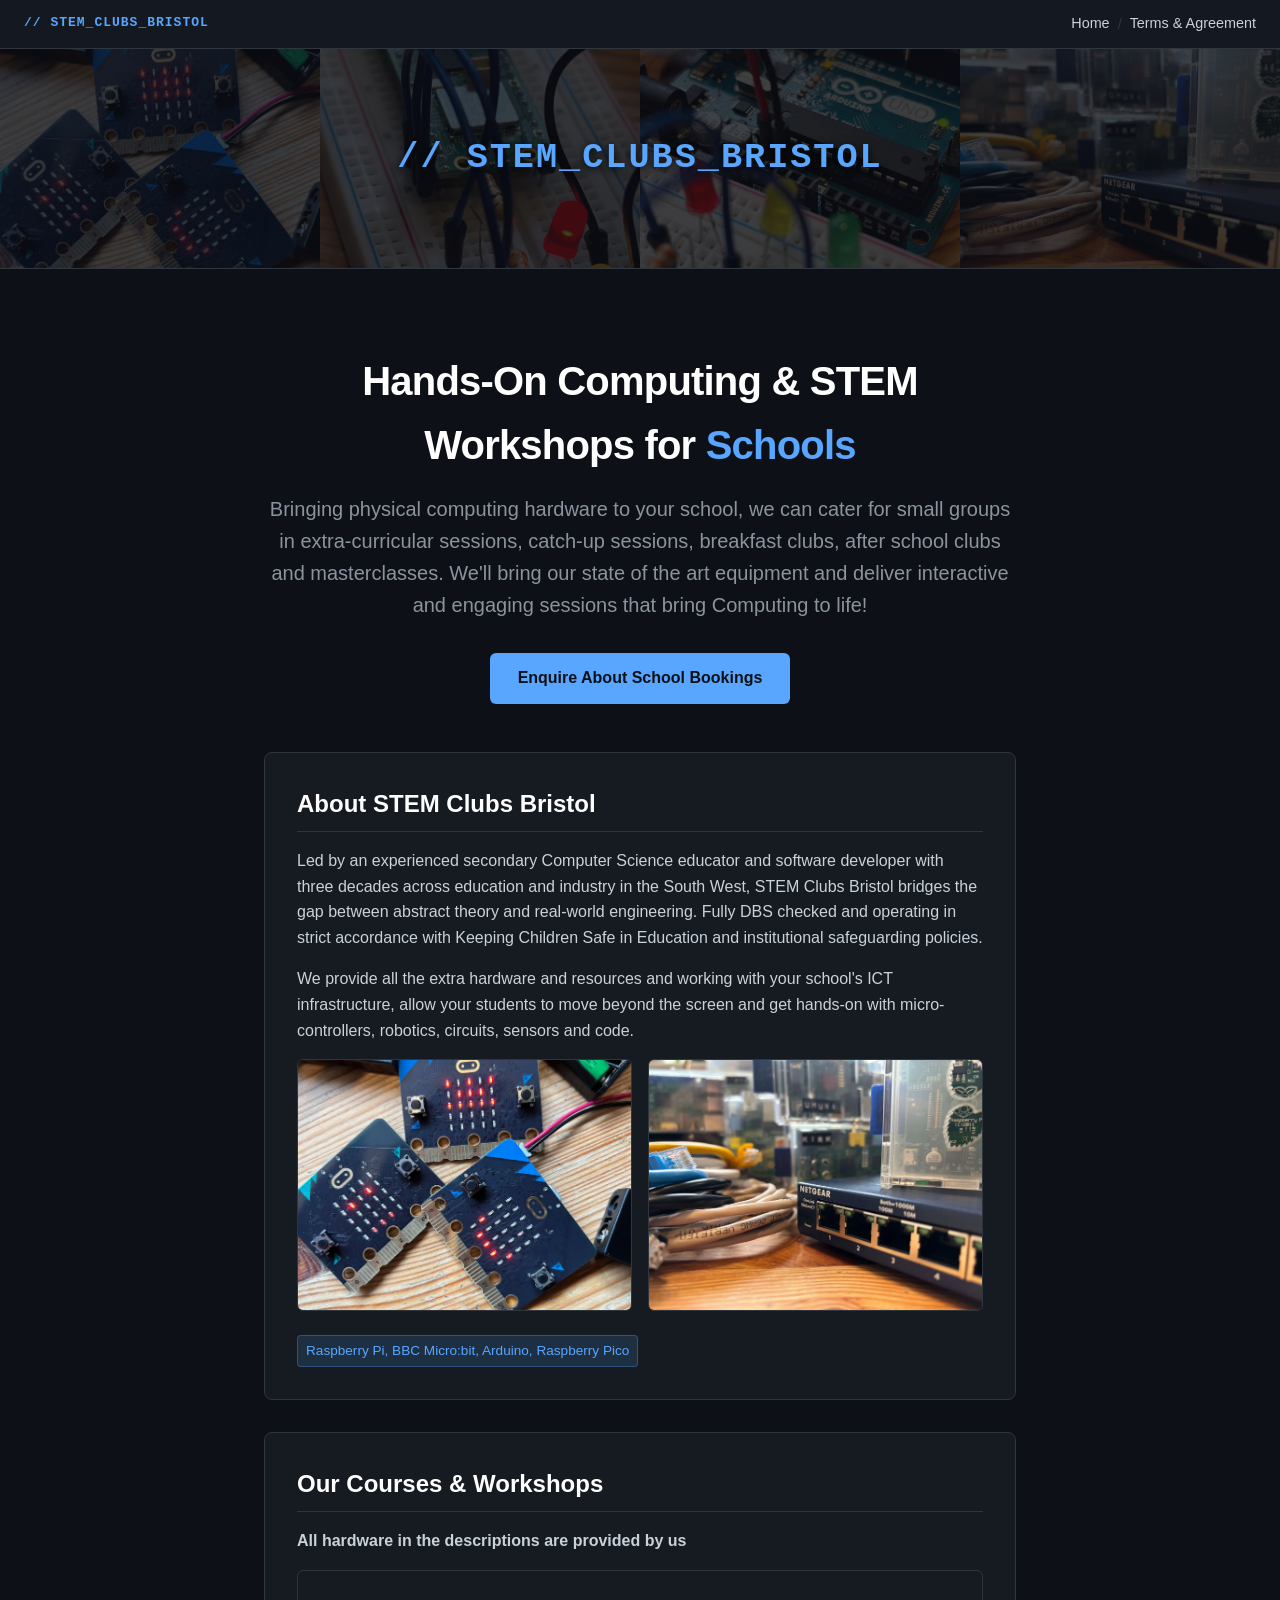
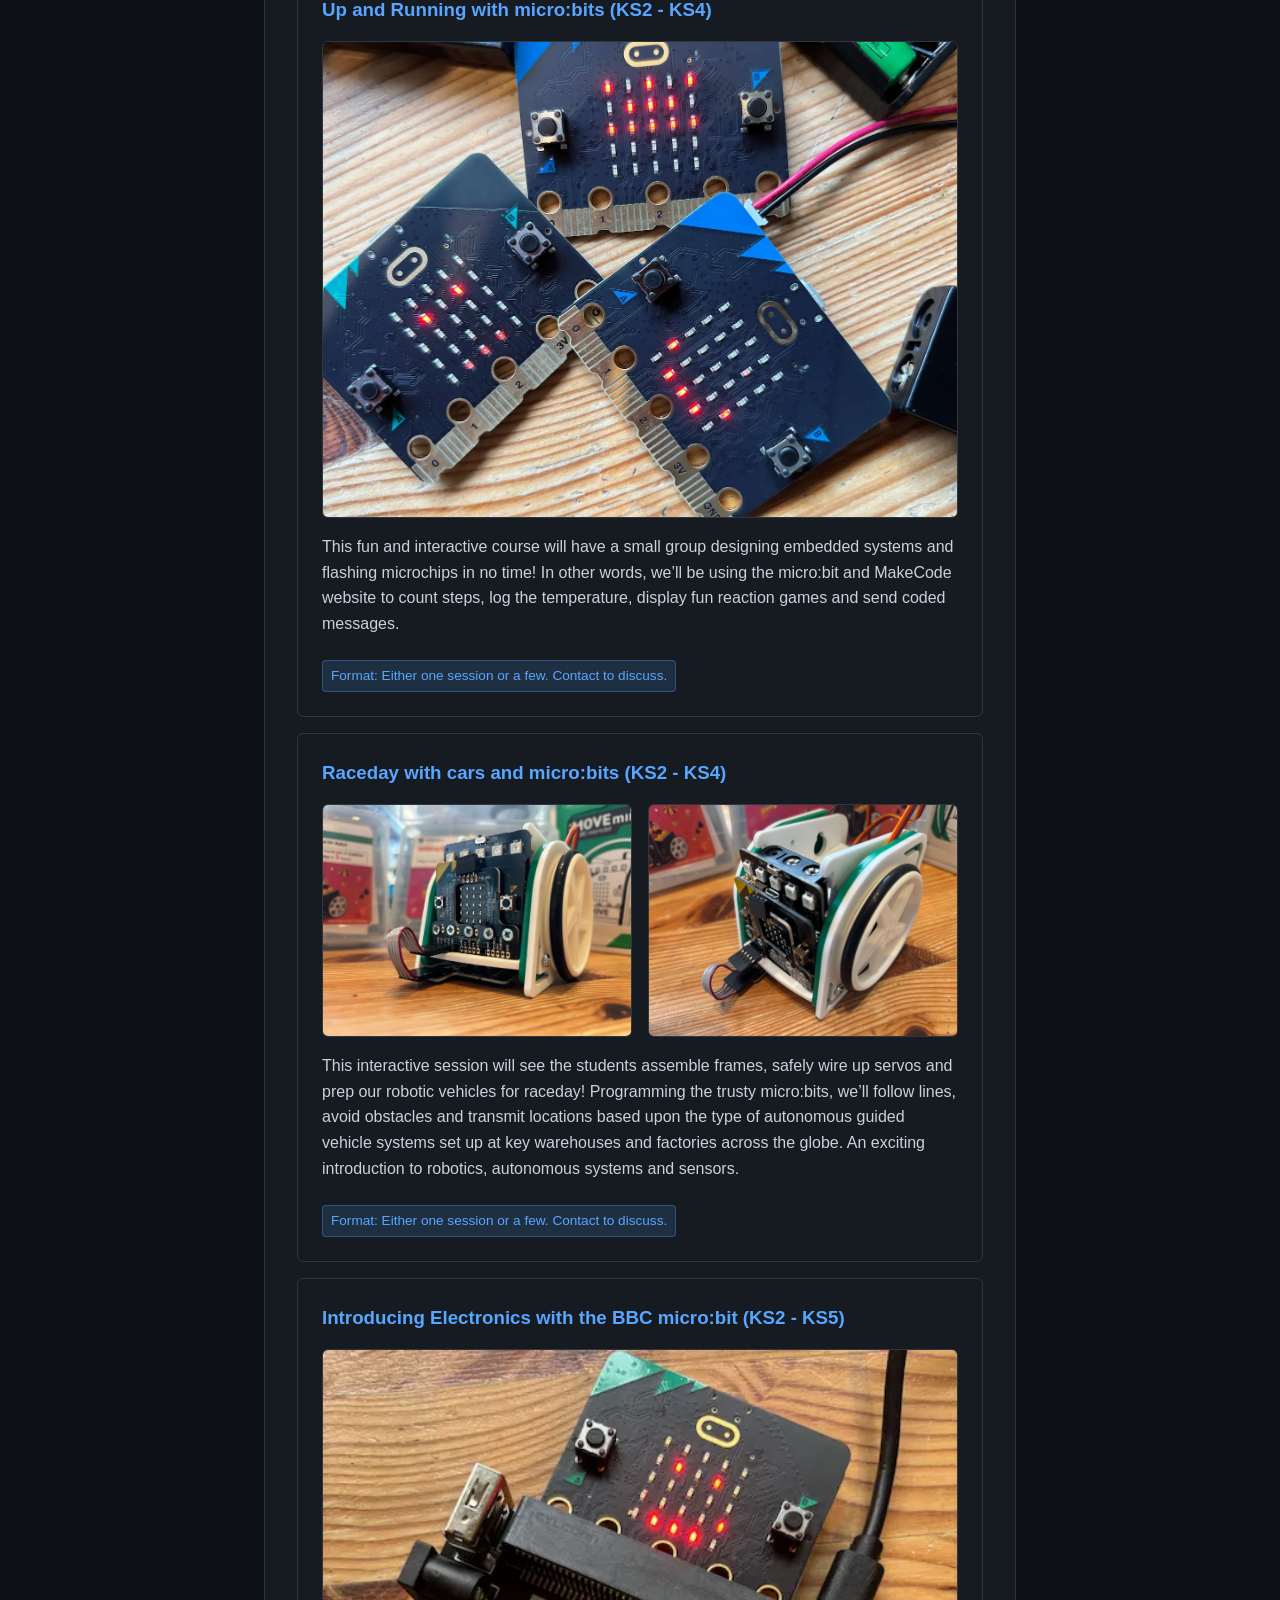
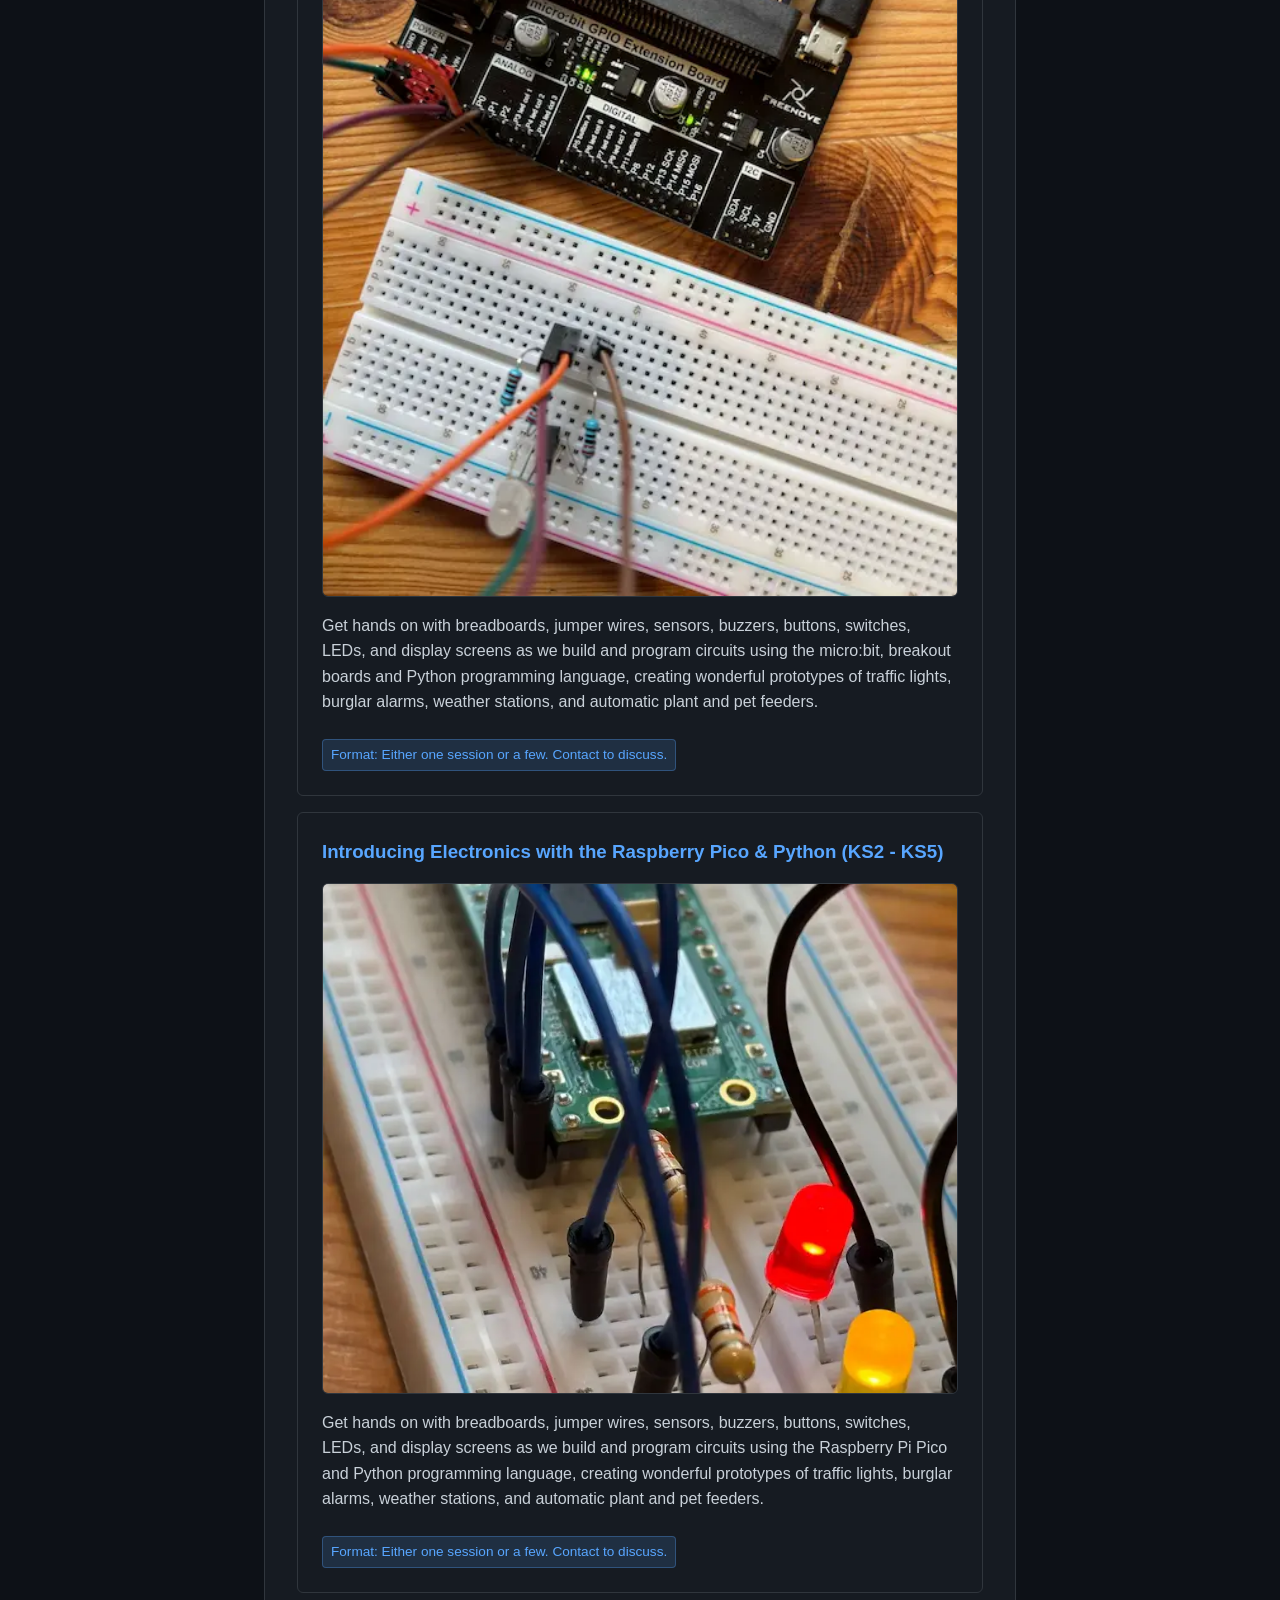
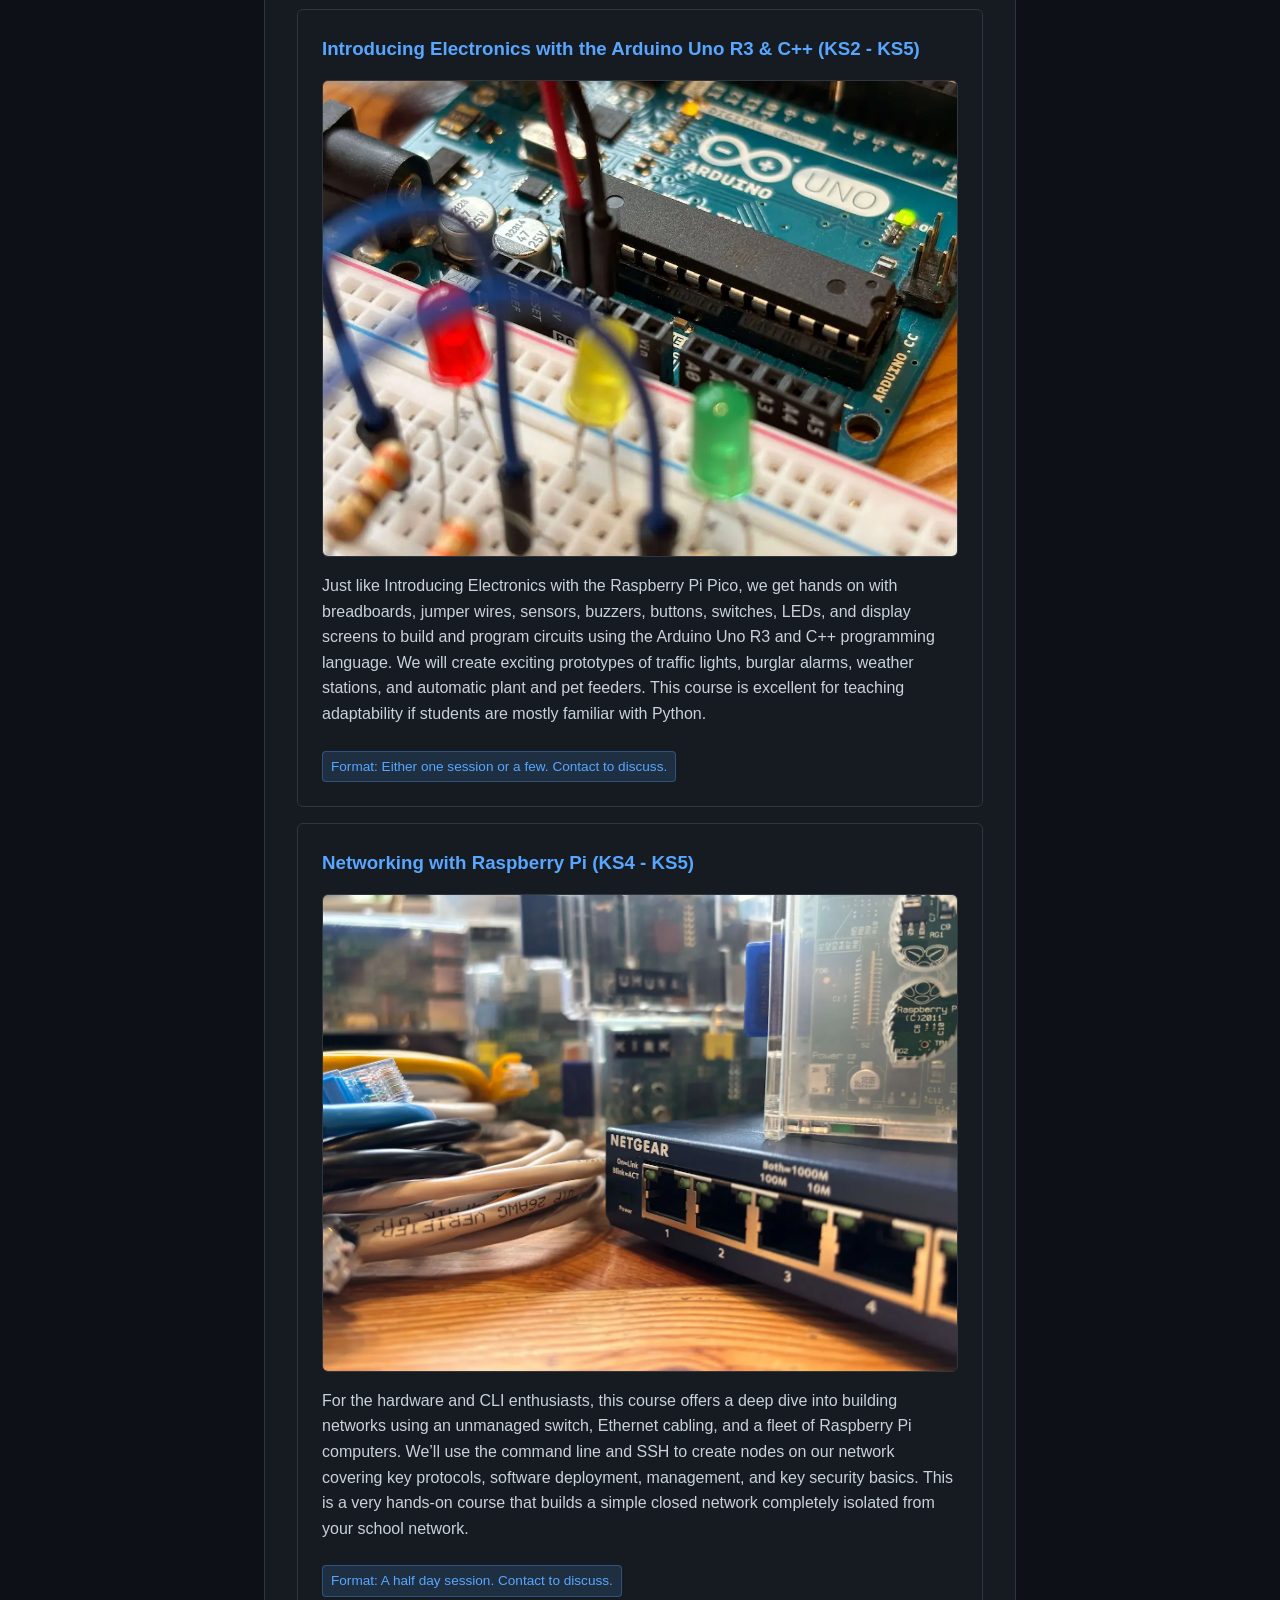
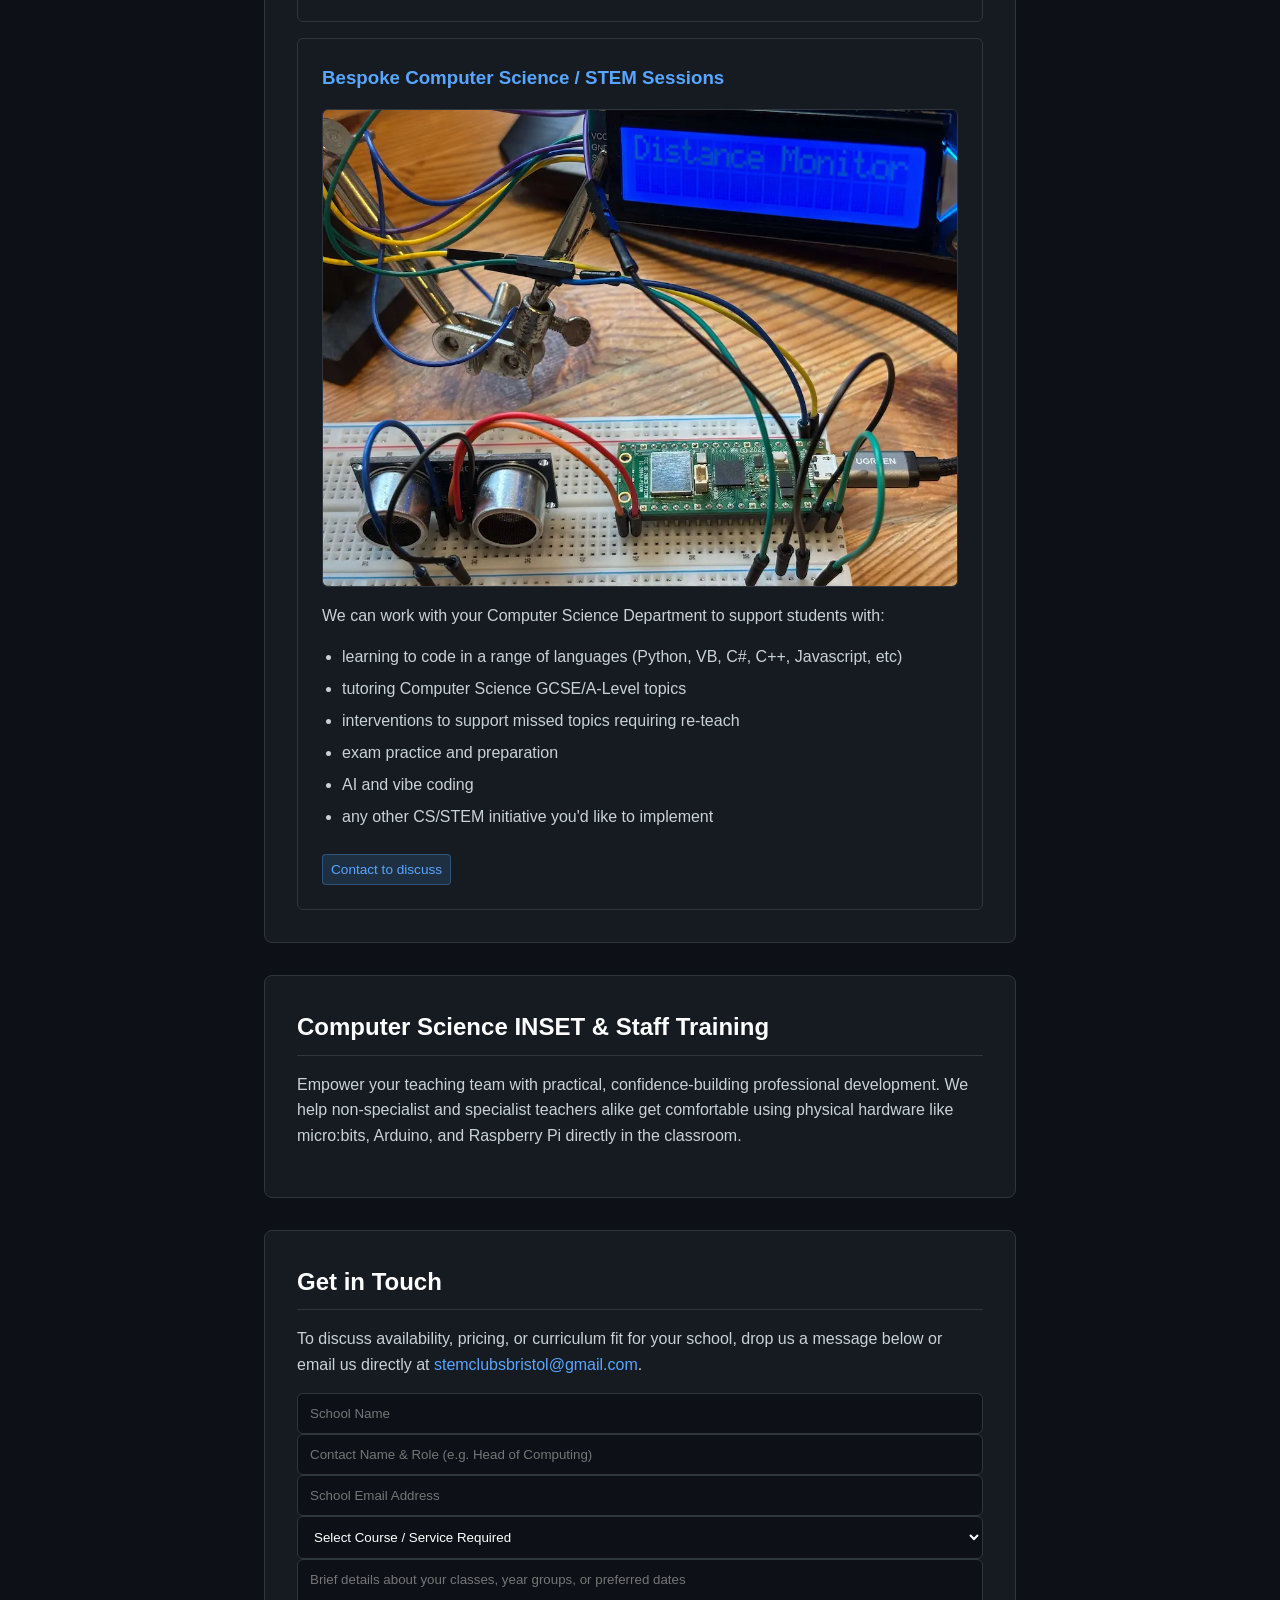
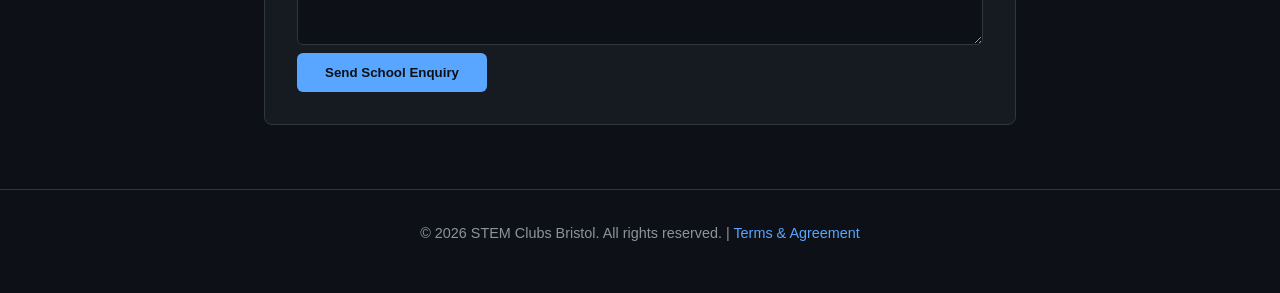
==== commit a23f12b9: "low width styling" ====
--- a/index.html
+++ b/index.html
@@ -42,7 +42,7 @@
         <!-- About Section -->
         <section>
             <h2>About STEM Clubs Bristol</h2>
-            <p>Led by an experienced secondary Computer Science educator and school leader with 30 years experience in schools and software houses across the South West, STEM Clubs Bristol bridges the gap between abstract theory and real-world engineering. As a member of the DBS update service, safeguarding is my primary concern and I will work in strict accordance with the protocols outlined in Keeping Children Safe in Education and your institutions safeguarding policy.</p>
+            <p>Led by an experienced secondary Computer Science educator and software developer with three decades across education and industry in the South West, STEM Clubs Bristol bridges the gap between abstract theory and real-world engineering. Fully DBS checked and operating in strict accordance with Keeping Children Safe in Education and institutional safeguarding policies.</p>
             <p>We provide all the extra hardware and resources and working with your school's ICT infrastructure, allow your students to move beyond the screen and get hands-on with micro-controllers, robotics, circuits, sensors and code.</p>
             
             <div class="image-grid">
--- a/style.css
+++ b/style.css
@@ -287,4 +287,37 @@
     .hero-banner {
         height: 160px;
     }
+}
+
+@media (max-width: 600px) {
+    .banner-title {
+        font-size: 1.5rem;
+    }
+    .hero-banner {
+        height: 160px;
+    }
+    
+    /* Give the site breathing room on mobile */
+    .container {
+        padding: 1rem 0.75rem;
+    }
+
+    section {
+        padding: 1.25rem 1rem; /* Reduces heavy inner frame padding */
+    }
+
+    h1 {
+        font-size: 2rem; /* Prevents main title from wrapping awkwardly */
+    }
+
+    .image-grid {
+        grid-template-columns: 1fr; /* Stacks image grids vertically on phones */
+    }
+
+    .site-nav {
+        padding: 0.75rem 1rem;
+        flex-direction: column;
+        gap: 0.5rem;
+        align-items: flex-start;
+    }
 }
